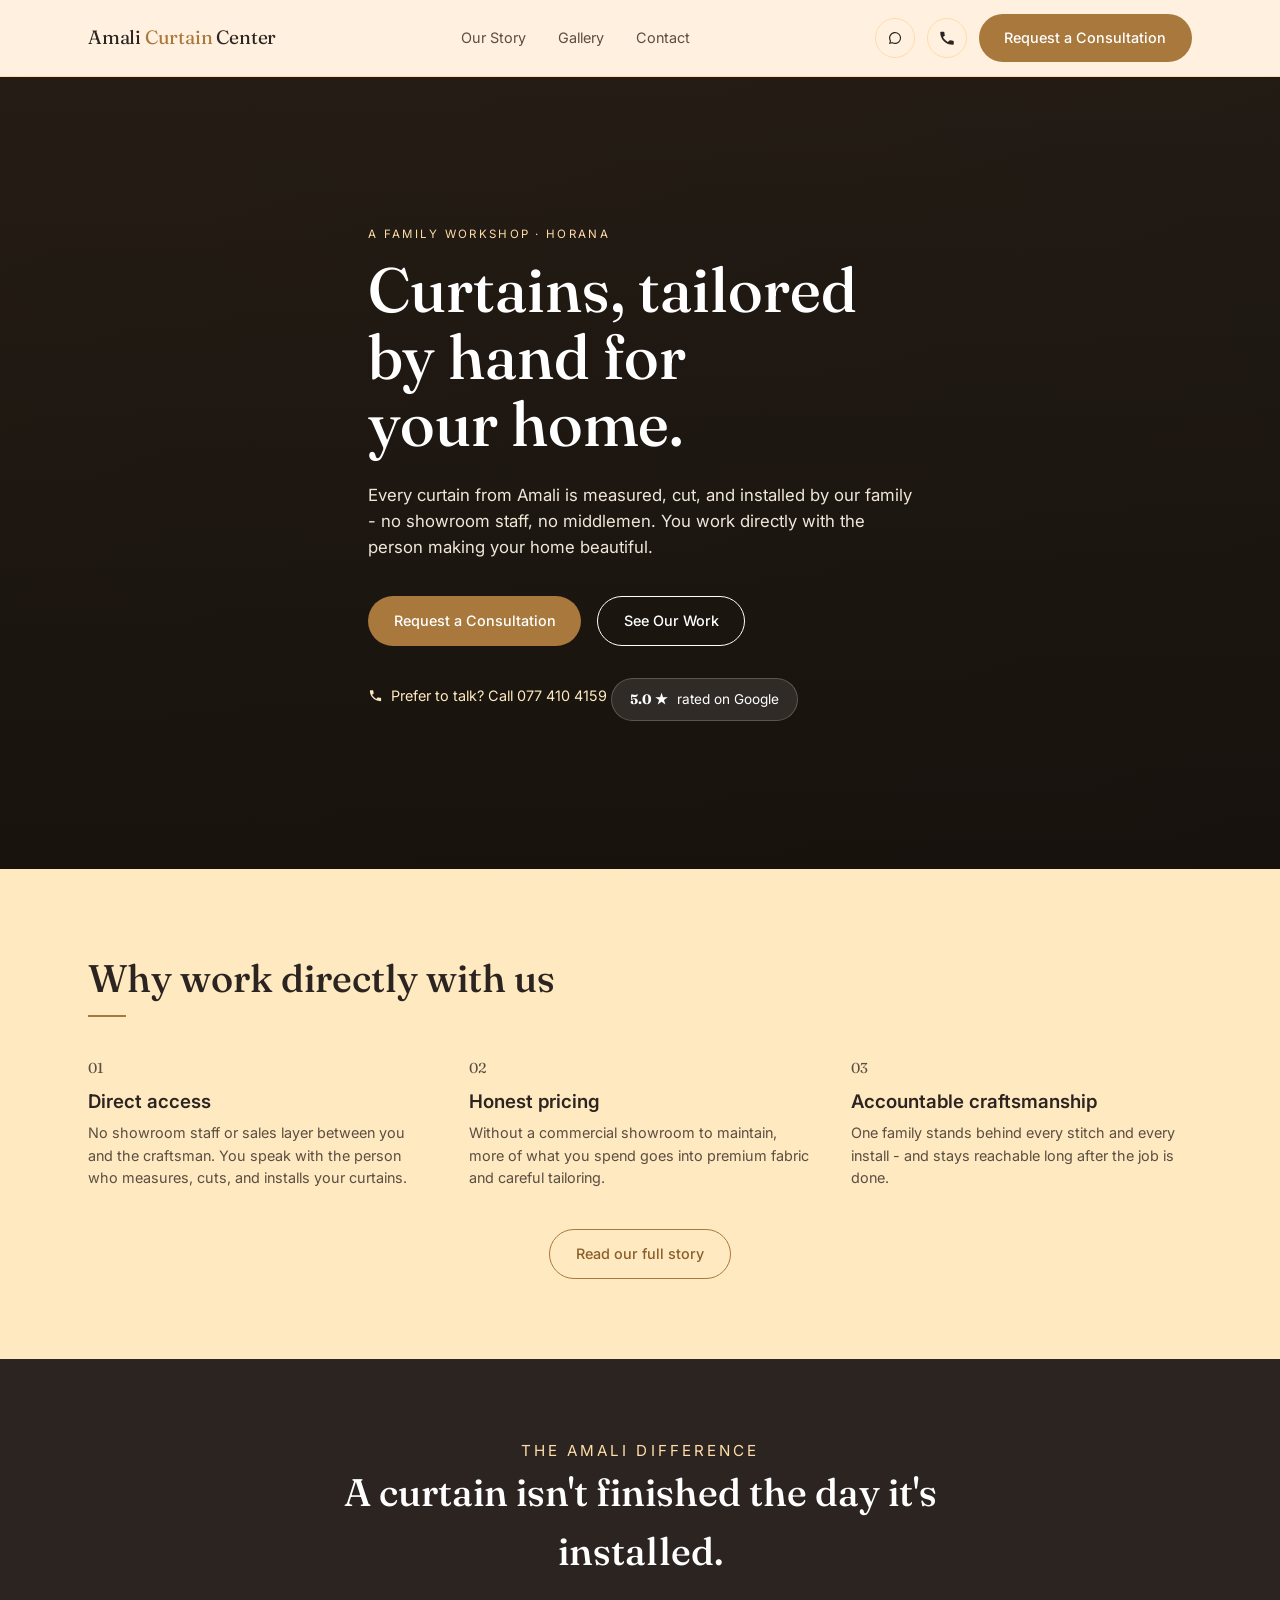
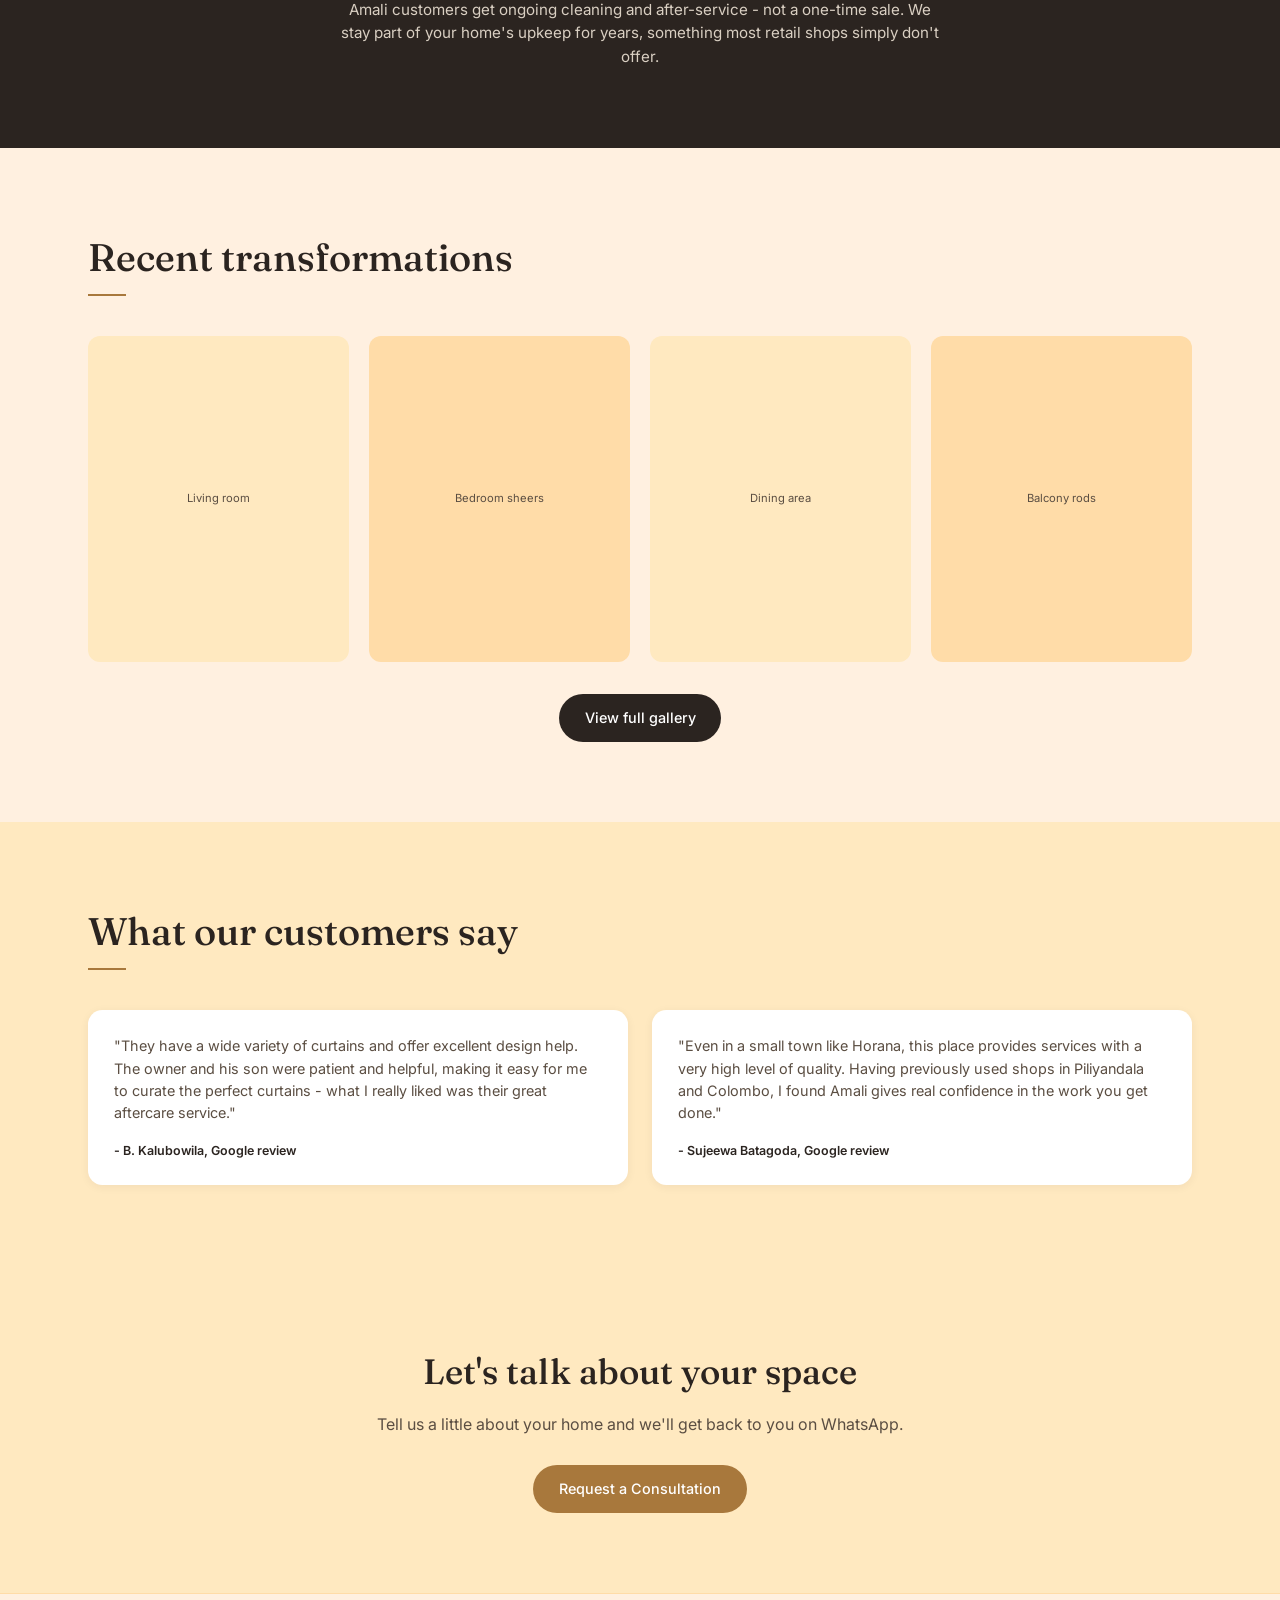
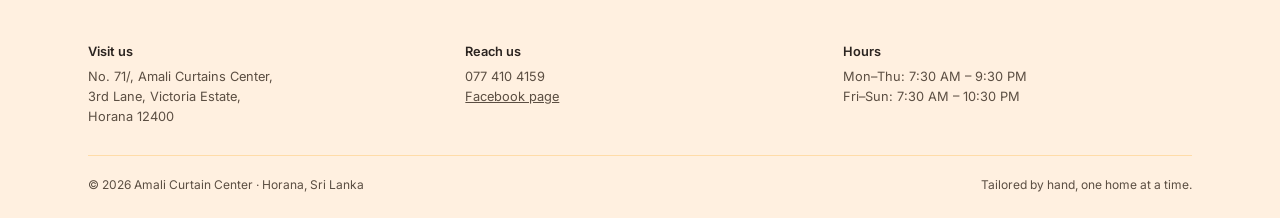
==== index.html @ 34775782 "main files upload" ====
<!DOCTYPE html>
<html lang="en">

<head>
  <meta charset="UTF-8">
  <meta name="viewport" content="width=device-width, initial-scale=1.0">
  <title>Amali Curtain Center - Tailored by Hand in Horana</title>
  <link
    href="https://fonts.googleapis.com/css2?family=Fraunces:ital,opsz,wght@0,9..144,400;0,9..144,500;0,9..144,600;1,9..144,500&family=Inter:wght@400;500;600&display=swap"
    rel="stylesheet">
  <link rel="stylesheet" href="css/style.css">
  <style>
    /* ---- Home page only ---- */

    /* Hero with looping background video (home page exclusively) */
    .hero {
      position: relative;
      min-height: 88vh;
      display: flex;
      align-items: center;
      overflow: hidden;
      color: #fff;
    }

    .hero-media {
      position: absolute;
      inset: 0;
      z-index: 0;
      background: linear-gradient(160deg, #3a2e22, var(--ink));
    }

    .hero-media video {
      width: 100%;
      height: 100%;
      object-fit: cover;
      position: absolute;
      inset: 0;
    }

    .hero-media::after {
      content: '';
      position: absolute;
      inset: 0;
      background: linear-gradient(180deg, rgba(20, 15, 10, 0.55) 0%, rgba(20, 15, 10, 0.72) 60%, rgba(20, 15, 10, 0.85) 100%);
    }

    .hero-content {
      position: relative;
      z-index: 1;
    }

    .hero h1 {
      font-size: clamp(2.4rem, 5.5vw, 3.9rem);
      line-height: 1.08;
    }

    .hero p.lede {
      max-width: 34rem;
      margin-top: 1.5rem;
      color: #EFE7DA;
      font-size: 1.05rem;
    }

    .hero .eyebrow {
      color: var(--cream-4);
    }

    .hero-actions {
      display: flex;
      flex-wrap: wrap;
      gap: 1rem;
      margin-top: 2.25rem;
    }

    .hero-rating {
      display: inline-flex;
      align-items: center;
      gap: 0.6rem;
      margin-top: 2rem;
      padding: 0.6rem 1.1rem;
      background: rgba(255, 255, 255, 0.1);
      border: 1px solid rgba(255, 255, 255, 0.2);
      border-radius: 999px;
      font-size: 0.85rem;
      backdrop-filter: blur(4px);
    }

    .hero-rating strong {
      font-family: var(--font-display);
    }

    .hero-call {
      display: inline-flex;
      align-items: center;
      gap: 0.5rem;
      margin-top: 1.25rem;
      font-size: 0.9rem;
      color: var(--cream-1);
    }

    .hero-call:hover {
      text-decoration: underline;
    }

    /* Feature cards */
    .feature-grid {
      display: grid;
      gap: 2.5rem;
    }

    @media (min-width: 760px) {
      .feature-grid {
        grid-template-columns: repeat(3, 1fr);
      }
    }

    .feature-num {
      font-family: var(--font-display);
      font-size: 1.7rem;
      color: var(--brass-dark);
      margin-bottom: 0.5rem;
    }

    .feature-grid h3 {
      font-weight: 600;
      margin-bottom: 0.4rem;
    }

    .feature-grid p {
      font-size: 0.9rem;
      color: var(--ink-soft);
    }

    /* Aftercare strip */
    .aftercare-strip {
      background: var(--ink);
      color: #fff;
      text-align: center;
    }

    .aftercare-strip .eyebrow {
      color: var(--cream-4);
    }

    .aftercare-strip h2 {
      font-size: clamp(1.8rem, 3.4vw, 2.4rem);
      margin-bottom: 1rem;
      max-width: 42rem;
      margin-inline: auto;
    }

    .aftercare-strip p {
      max-width: 38rem;
      margin: 0 auto;
      color: #D9CFC2;
      font-size: 0.95rem;
    }

    /* Gallery preview */
    .preview-grid {
      display: grid;
      gap: 1.25rem;
      grid-template-columns: repeat(2, 1fr);
    }

    @media (min-width: 700px) {
      .preview-grid {
        grid-template-columns: repeat(4, 1fr);
      }
    }

    .preview-item {
      position: relative;
      border-radius: 0.75rem;
      overflow: hidden;
      aspect-ratio: 4/5;
      background: var(--cream-1);
    }

    .preview-item:nth-child(even) {
      background: var(--cream-4);
    }

    .preview-item img {
      width: 100%;
      height: 100%;
      object-fit: cover;
      transition: transform 0.5s ease;
    }

    .preview-item:hover img {
      transform: scale(1.05);
    }

    .preview-fallback {
      position: absolute;
      inset: 0;
      display: flex;
      align-items: center;
      justify-content: center;
      text-align: center;
      padding: 1rem;
      font-size: 0.7rem;
      color: var(--ink-soft);
    }

    .gallery-cta {
      margin-top: 2rem;
      text-align: center;
    }

    /* Testimonial preview */
    .testimonial-grid {
      display: grid;
      gap: 1.5rem;
    }

    @media (min-width: 700px) {
      .testimonial-grid {
        grid-template-columns: repeat(2, 1fr);
      }
    }

    .testimonial-card {
      background: #fff;
      border-radius: 0.9rem;
      padding: 1.6rem;
      box-shadow: 0 2px 10px rgba(43, 36, 32, 0.06);
    }

    .testimonial-card p.quote {
      font-size: 0.9rem;
      color: var(--ink-soft);
      margin-bottom: 1rem;
    }

    .testimonial-card p.who {
      font-size: 0.78rem;
      font-weight: 600;
    }

    /* Final CTA */
    .cta-band {
      background: var(--cream-1);
      text-align: center;
    }

    .cta-band h2 {
      font-size: clamp(1.7rem, 3vw, 2.2rem);
      margin-bottom: 0.75rem;
    }

    .cta-band p {
      color: var(--ink-soft);
      margin-bottom: 1.75rem;
    }
  </style>
</head>

<body class="antialiased">

  <!-- HEADER -->
  <header class="site-header">
    <div class="container">
      <a href="index.html" class="logo">Amali <span>Curtain</span> Center</a>
      <nav class="main-nav" aria-label="Primary">
        <a href="about.html">Our Story</a>
        <a href="gallery.html">Gallery</a>
        <a href="contact.html">Contact</a>
      </nav>
      <div class="header-actions">
        <a href="https://wa.me/94774104159" aria-label="Chat on WhatsApp" class="icon-btn">
          <svg width="18" height="18" viewBox="0 0 24 24" fill="none" xmlns="http://www.w3.org/2000/svg">
            <path
              d="M17.6 6.32A7.85 7.85 0 0 0 12.05 4C7.63 4 4.05 7.58 4.05 12c0 1.4.37 2.77 1.06 3.98L4 20l4.14-1.09a7.94 7.94 0 0 0 3.9 1.02h.01c4.42 0 8-3.58 8-8 0-2.14-.83-4.15-2.35-5.61zM12.05 18.4h-.01a6.4 6.4 0 0 1-3.26-.9l-.23-.14-2.42.64.65-2.36-.15-.24a6.42 6.42 0 0 1-.99-3.4c0-3.55 2.9-6.45 6.46-6.45 1.72 0 3.34.67 4.56 1.89a6.41 6.41 0 0 1 1.89 4.57c0 3.55-2.9 6.45-6.5 6.45z"
              fill="var(--ink)" />
          </svg>
        </a>
        <a href="tel:+94774104159" aria-label="Call us" class="icon-btn">
          <svg width="18" height="18" viewBox="0 0 24 24" fill="none" xmlns="http://www.w3.org/2000/svg">
            <path
              d="M6.6 10.8c1.4 2.8 3.8 5.1 6.6 6.6l2.2-2.2c.3-.3.7-.4 1-.2 1.1.4 2.3.6 3.6.6.6 0 1 .4 1 1V20c0 .6-.4 1-1 1C10.4 21 3 13.6 3 4.5c0-.6.4-1 1-1h3.5c.6 0 1 .4 1 1 0 1.3.2 2.5.6 3.6.1.4 0 .8-.2 1L6.6 10.8z"
              fill="var(--ink)" />
          </svg>
        </a>
        <a href="contact.html" class="btn btn-primary">Request a Consultation</a>
      </div>
      <button id="menu-toggle" class="menu-toggle" aria-expanded="false" aria-controls="mobile-nav"
        aria-label="Toggle menu">
        <span class="hamburger-line line-1"></span>
        <span class="hamburger-line line-2"></span>
        <span class="hamburger-line line-3"></span>
      </button>
    </div>
    <div id="mobile-nav" class="mobile-nav">
      <nav class="mobile-nav-inner" aria-label="Mobile">
        <a href="about.html">Our Story</a>
        <a href="gallery.html">Gallery</a>
        <a href="contact.html">Contact</a>
        <a href="https://wa.me/94774104159">Chat on WhatsApp</a>
        <a href="tel:+94774104159">Call: 077 410 4159</a>
        <a href="contact.html" class="btn btn-primary">Request a Consultation</a>
      </nav>
    </div>
  </header>

  <!-- HERO -->
  <section class="hero">
    <div class="hero-media" id="hero-media">
      <!-- Add your own clip at assets/video/hero.mp4 (and a poster at assets/images/hero-poster.jpg).
         If the video can't load, JS swaps in the gradient background above. -->
      <video id="hero-video" autoplay muted loop playsinline poster="assets/images/hero-poster.jpg">
        <source src="assets/video/hero.mp4" type="video/mp4">
      </video>
    </div>
    <div class="container hero-content reveal">
      <p class="eyebrow">A Family Workshop &middot; Horana</p>
      <h1 class="font-display">Curtains, tailored<br>by hand for<br>your home.</h1>
      <p class="lede">Every curtain from Amali is measured, cut, and installed by our family - no showroom staff, no
        middlemen. You work directly with the person making your home beautiful.</p>
      <div class="hero-actions">
        <a href="contact.html" class="btn btn-primary">Request a Consultation</a>
        <a href="gallery.html" class="btn btn-outline" style="border-color:#fff; color:#fff;">See Our Work</a>
      </div>
      <a href="tel:+94774104159" class="hero-call">
        <svg width="15" height="15" viewBox="0 0 24 24" fill="none" xmlns="http://www.w3.org/2000/svg">
          <path
            d="M6.6 10.8c1.4 2.8 3.8 5.1 6.6 6.6l2.2-2.2c.3-.3.7-.4 1-.2 1.1.4 2.3.6 3.6.6.6 0 1 .4 1 1V20c0 .6-.4 1-1 1C10.4 21 3 13.6 3 4.5c0-.6.4-1 1-1h3.5c.6 0 1 .4 1 1 0 1.3.2 2.5.6 3.6.1.4 0 .8-.2 1L6.6 10.8z"
            fill="currentColor" />
        </svg>
        Prefer to talk? Call 077 410 4159
      </a>
      <div class="hero-rating"><strong>5.0 ★</strong> rated on Google</div>
    </div>
  </section>

  <!-- WHY DIRECT -->
  <section class="section-lg" style="background:var(--cream-1)">
    <div class="container">
      <h2 class="section-title">Why work directly with us</h2>
      <div class="feature-grid">
        <div class="reveal reveal-1">
          <p class="feature-num">01</p>
          <h3>Direct access</h3>
          <p>No showroom staff or sales layer between you and the craftsman. You speak with the person who measures,
            cuts, and installs your curtains.</p>
        </div>
        <div class="reveal reveal-2">
          <p class="feature-num">02</p>
          <h3>Honest pricing</h3>
          <p>Without a commercial showroom to maintain, more of what you spend goes into premium fabric and careful
            tailoring.</p>
        </div>
        <div class="reveal reveal-3">
          <p class="feature-num">03</p>
          <h3>Accountable craftsmanship</h3>
          <p>One family stands behind every stitch and every install - and stays reachable long after the job is done.
          </p>
        </div>
      </div>
      <p class="text-center" style="margin-top:2.5rem;">
        <a href="about.html" class="btn btn-outline">Read our full story</a>
      </p>
    </div>
  </section>

  <!-- AFTERCARE STRIP -->
  <section class="section-lg aftercare-strip">
    <div class="container">
      <p class="eyebrow">The Amali Difference</p>
      <h2 class="font-display">A curtain isn't finished the day it's installed.</h2>
      <p>Amali customers get ongoing cleaning and after-service - not a one-time sale. We stay part of your home's
        upkeep for years, something most retail shops simply don't offer.</p>
    </div>
  </section>

  <!-- GALLERY PREVIEW -->
  <section class="section-lg" style="background:var(--cream-3)">
    <div class="container">
      <h2 class="section-title">Recent transformations</h2>
      <div class="preview-grid reveal">
        <div class="preview-item">
          <img src="assets/images/gallery/1.jpg" alt="Living room curtains installed by Amali Curtain Center"
            loading="lazy" onerror="this.style.display='none'; this.nextElementSibling.style.display='flex';">
          <div class="preview-fallback" style="display:none">Living room</div>
        </div>
        <div class="preview-item">
          <img src="assets/images/gallery/2.jpg" alt="Sheer drapes installed in a bedroom by Amali Curtain Center"
            loading="lazy" onerror="this.style.display='none'; this.nextElementSibling.style.display='flex';">
          <div class="preview-fallback" style="display:none">Bedroom sheers</div>
        </div>
        <div class="preview-item">
          <img src="assets/images/gallery/3.jpg" alt="Blackout lining curtains in a dining area by Amali Curtain Center"
            loading="lazy" onerror="this.style.display='none'; this.nextElementSibling.style.display='flex';">
          <div class="preview-fallback" style="display:none">Dining area</div>
        </div>
        <div class="preview-item">
          <img src="assets/images/gallery/4.jpg"
            alt="Curtain rods and rings installed on a balcony by Amali Curtain Center" loading="lazy"
            onerror="this.style.display='none'; this.nextElementSibling.style.display='flex';">
          <div class="preview-fallback" style="display:none">Balcony rods</div>
        </div>
      </div>
      <div class="gallery-cta"><a href="gallery.html" class="btn btn-dark">View full gallery</a></div>
    </div>
  </section>

  <!-- TESTIMONIAL PREVIEW -->
  <section class="section-lg" style="background:var(--cream-1)">
    <div class="container">
      <h2 class="section-title">What our customers say</h2>
      <div class="testimonial-grid">
        <div class="testimonial-card reveal reveal-1">
          <p class="quote">"They have a wide variety of curtains and offer excellent design help. The owner and his son
            were patient and helpful, making it easy for me to curate the perfect curtains - what I really liked was
            their great aftercare service."</p>
          <p class="who">- B. Kalubowila, Google review</p>
        </div>
        <div class="testimonial-card reveal reveal-2">
          <p class="quote">"Even in a small town like Horana, this place provides services with a very high level of
            quality. Having previously used shops in Piliyandala and Colombo, I found Amali gives real confidence in the
            work you get done."</p>
          <p class="who">- Sujeewa Batagoda, Google review</p>
        </div>
      </div>
    </div>
  </section>

  <!-- FINAL CTA -->
  <section class="section-lg cta-band">
    <div class="container">
      <h2 class="font-display">Let's talk about your space</h2>
      <p>Tell us a little about your home and we'll get back to you on WhatsApp.</p>
      <a href="contact.html" class="btn btn-primary">Request a Consultation</a>
    </div>
  </section>

  <!-- FOOTER -->
  <footer class="site-footer">
    <div class="container">
      <div class="footer-grid">
        <div>
          <h4>Visit us</h4>
          <p>No. 71/, Amali Curtains Center,<br>3rd Lane, Victoria Estate,<br>Horana 12400</p>
        </div>
        <div>
          <h4>Reach us</h4>
          <p><a href="tel:+94774104159">077 410 4159</a></p>
          <p><a href="https://www.facebook.com/AmaliCurtainoffical/" target="_blank" rel="noopener"
              class="link-underline">Facebook page</a></p>
        </div>
        <div>
          <h4>Hours</h4>
          <p>Mon–Thu: 7:30 AM – 9:30 PM<br>Fri–Sun: 7:30 AM – 10:30 PM</p>
        </div>
      </div>
      <div class="footer-bottom">
        <p>&copy; <span id="current-year"></span> Amali Curtain Center &middot; Horana, Sri Lanka</p>
        <p>Tailored by hand, one home at a time.</p>
      </div>
    </div>
  </footer>

  <!-- BACK TO TOP -->
  <button id="back-to-top" class="back-to-top" aria-label="Back to top">
    <svg width="18" height="18" viewBox="0 0 24 24" fill="none" xmlns="http://www.w3.org/2000/svg">
      <path d="M12 19V5M12 5L5 12M12 5l7 7" stroke="currentColor" stroke-width="2" stroke-linecap="round"
        stroke-linejoin="round" />
    </svg>
  </button>

  <script src="js/nav.js"></script>
  <script src="js/reveal.js"></script>
  <script src="js/footer.js"></script>
  <script src="js/home.js"></script>
</body>

</html>
---- css/style.css ----
/* =========================================================
   Amali Curtain Center — common stylesheet
   Shared across every page: reset, theme tokens, typography,
   header/nav, buttons, footer, reveal animation, back-to-top.
   Page-specific styling lives in each page's own <style> block.
   ========================================================= */

:root {
  --cream-1: #FFE9C0; /* light apricot */
  --cream-2: #FFFFFF; /* white */
  --cream-3: #FFF0E0; /* antique white — base background */
  --cream-4: #FFDCA8; /* navajo white */
  --ink: #2B2420;     /* deep espresso */
  --ink-soft: #5B4E42;
  --brass: #A8783C;
  --brass-dark: #8A5F2B;

  --font-display: 'Fraunces', serif;
  --font-body: 'Inter', sans-serif;

  --container-w: 1152px;
  --header-h: 76px;
}

/* ---------- Reset ---------- */
*, *::before, *::after { box-sizing: border-box; }
html { scroll-behavior: smooth; scroll-padding-top: calc(var(--header-h) + 16px); }
@media (prefers-reduced-motion: reduce) { html { scroll-behavior: auto; } }

body {
  margin: 0;
  font-family: var(--font-body);
  background: var(--cream-3);
  color: var(--ink);
  line-height: 1.55;
  -webkit-font-smoothing: antialiased;
}

img { max-width: 100%; display: block; }
a { color: inherit; text-decoration: none; }
button { font: inherit; cursor: pointer; background: none; border: none; color: inherit; }
h1, h2, h3, h4 { margin: 0; font-weight: 500; }
p { margin: 0; }
ul { margin: 0; padding: 0; list-style: none; }

::selection { background: var(--brass); color: #fff; }
a:focus-visible, button:focus-visible, input:focus-visible, textarea:focus-visible {
  outline: 2px solid var(--brass);
  outline-offset: 3px;
}

.font-display { font-family: var(--font-display); }

.container {
  max-width: var(--container-w);
  margin: 0 auto;
  padding: 0 1.5rem;
}

.eyebrow {
  font-size: 0.72rem;
  text-transform: uppercase;
  letter-spacing: 0.2em;
  color: var(--brass-dark);
  margin: 0 0 0.75rem;
}

.section-title {
  font-family: var(--font-display);
  font-size: clamp(1.8rem, 3vw, 2.4rem);
  color: var(--ink);
  position: relative;
  display: inline-block;
  padding-bottom: 0.5rem;
  margin-bottom: 2.5rem;
}
.section-title::after {
  content: '';
  position: absolute;
  left: 0; bottom: 0;
  height: 2px; width: 38px;
  background: var(--brass);
}

/* ---------- Buttons ---------- */
.btn {
  display: inline-flex;
  align-items: center;
  gap: 0.5rem;
  padding: 0.8rem 1.6rem;
  border-radius: 999px;
  font-size: 0.9rem;
  font-weight: 500;
  transition: transform 0.2s ease, background 0.2s ease, color 0.2s ease;
  white-space: nowrap;
}
.btn:hover { transform: translateY(-2px); }
.btn-primary { background: var(--brass); color: #fff; }
.btn-dark { background: var(--ink); color: #fff; }
.btn-outline { border: 1px solid var(--brass); color: var(--brass-dark); }
.btn-outline:hover { background: var(--cream-1); }
.icon-btn {
  display: flex; align-items: center; justify-content: center;
  width: 40px; height: 40px;
  border: 1px solid var(--cream-4);
  border-radius: 999px;
  transition: background 0.2s ease;
}
.icon-btn:hover { background: var(--cream-1); }

/* ---------- Header / Nav ---------- */
.site-header {
  position: sticky;
  top: 0;
  z-index: 50;
  background: rgba(255, 240, 224, 0.88);
  backdrop-filter: blur(10px);
  border-bottom: 1px solid var(--cream-4);
}
.site-header .container {
  height: var(--header-h);
  display: flex;
  align-items: center;
  justify-content: space-between;
}
.logo {
  font-family: var(--font-display);
  font-size: 1.2rem;
  letter-spacing: -0.01em;
  color: var(--ink);
}
.logo span { color: var(--brass); }

.main-nav {
  display: none;
  align-items: center;
  gap: 2rem;
  font-size: 0.9rem;
  color: var(--ink-soft);
}
.main-nav a { transition: color 0.2s ease; }
.main-nav a:hover, .main-nav a.active { color: var(--ink); font-weight: 600; }

.header-actions { display: none; align-items: center; gap: 0.75rem; }

.menu-toggle {
  display: flex;
  flex-direction: column;
  gap: 5px;
  padding: 0.5rem;
}
.hamburger-line {
  display: block;
  width: 22px;
  height: 2px;
  background: var(--ink);
  transition: transform 0.25s ease, opacity 0.25s ease;
}
.menu-toggle[aria-expanded="true"] .line-1 { transform: translateY(7px) rotate(45deg); }
.menu-toggle[aria-expanded="true"] .line-2 { opacity: 0; }
.menu-toggle[aria-expanded="true"] .line-3 { transform: translateY(-7px) rotate(-45deg); }

.mobile-nav {
  max-height: 0;
  overflow: hidden;
  transition: max-height 0.35s ease;
}
.mobile-nav.open { max-height: 22rem; }
.mobile-nav-inner {
  display: flex;
  flex-direction: column;
  gap: 1rem;
  padding: 0 1.5rem 1.5rem;
  font-size: 0.9rem;
  color: var(--ink-soft);
}
.mobile-nav-inner a.active { color: var(--ink); font-weight: 600; }
.mobile-nav-inner .btn { width: fit-content; }

@media (min-width: 860px) {
  .main-nav { display: flex; }
  .header-actions { display: flex; }
  .menu-toggle { display: none; }
}

/* ---------- Reveal-on-scroll ---------- */
@media (prefers-reduced-motion: no-preference) {
  .reveal { opacity: 0; transform: translateY(18px); transition: opacity 0.7s ease, transform 0.7s ease; }
  .reveal.in-view { opacity: 1; transform: translateY(0); }
  .reveal-1.in-view { transition-delay: 0.05s; }
  .reveal-2.in-view { transition-delay: 0.16s; }
  .reveal-3.in-view { transition-delay: 0.27s; }
}

/* ---------- Section fold divider ---------- */
.fold-divider { display: block; width: 100%; height: 44px; }

/* ---------- Footer ---------- */
.site-footer {
  background: var(--cream-3);
  border-top: 1px solid var(--cream-4);
  padding: 3rem 0 1.5rem;
}
.footer-grid {
  display: grid;
  gap: 1.75rem;
  font-size: 0.8rem;
  color: var(--ink-soft);
  margin-bottom: 1.75rem;
}
@media (min-width: 640px) { .footer-grid { grid-template-columns: repeat(3, 1fr); } }
.footer-grid h4 { font-weight: 600; color: var(--ink); margin-bottom: 0.35rem; font-size: 0.8rem; }
.footer-grid a:hover { color: var(--ink); }
.footer-grid a.link-underline { text-decoration: underline; }
.footer-bottom {
  border-top: 1px solid var(--cream-4);
  padding-top: 1.25rem;
  display: flex;
  flex-direction: column;
  gap: 0.75rem;
  align-items: center;
  justify-content: space-between;
  font-size: 0.75rem;
  color: var(--ink-soft);
  text-align: center;
}
@media (min-width: 640px) { .footer-bottom { flex-direction: row; text-align: left; } }

/* ---------- Back to top ---------- */
.back-to-top {
  position: fixed;
  bottom: 24px;
  right: 24px;
  z-index: 40;
  width: 44px;
  height: 44px;
  border-radius: 999px;
  background: var(--ink);
  color: #fff;
  display: flex;
  align-items: center;
  justify-content: center;
  box-shadow: 0 4px 14px rgba(43, 36, 32, 0.3);
  opacity: 0;
  pointer-events: none;
  transform: translateY(10px);
  transition: opacity 0.3s ease, transform 0.3s ease;
}
.back-to-top.show { opacity: 1; pointer-events: auto; transform: translateY(0); }

/* ---------- Generic layout helpers used across pages ---------- */
.section { padding: 4rem 0; }
.section-lg { padding: 5rem 0; }
.text-center { text-align: center; }
.muted { color: var(--ink-soft); }
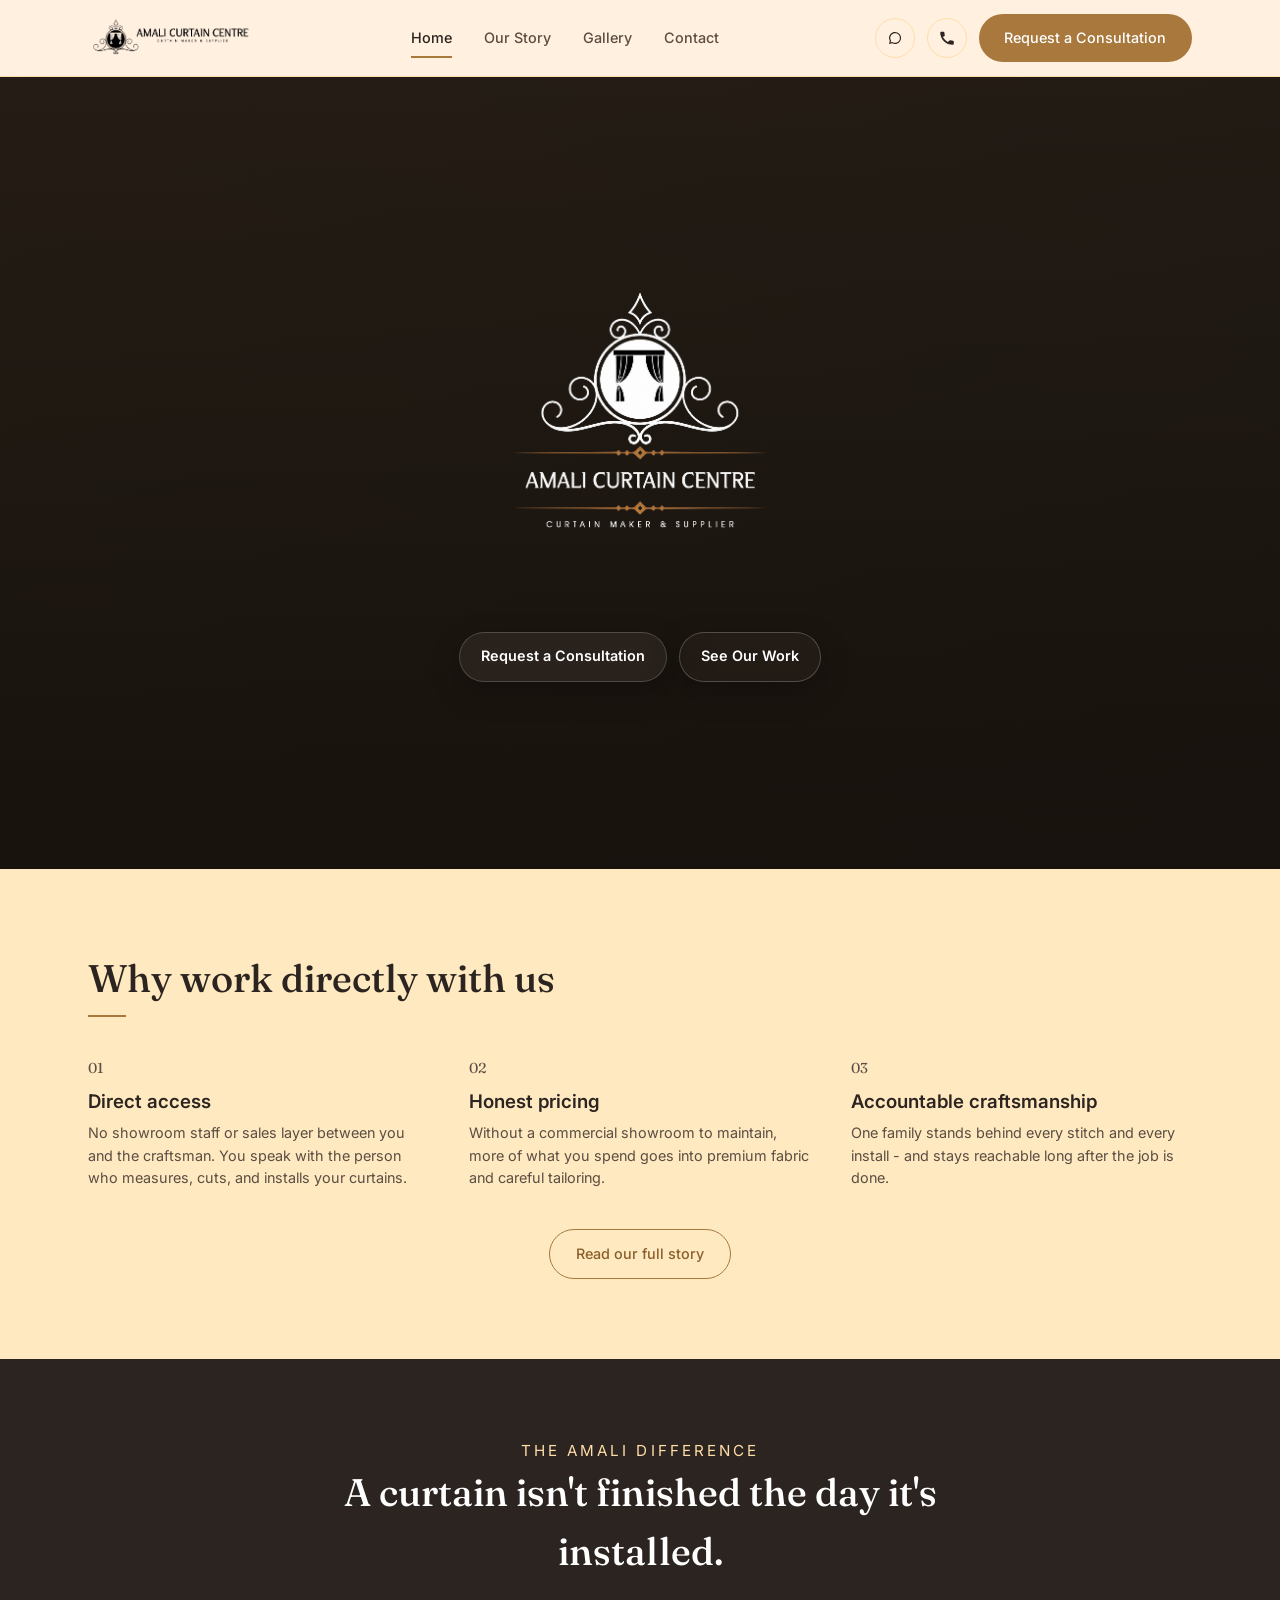
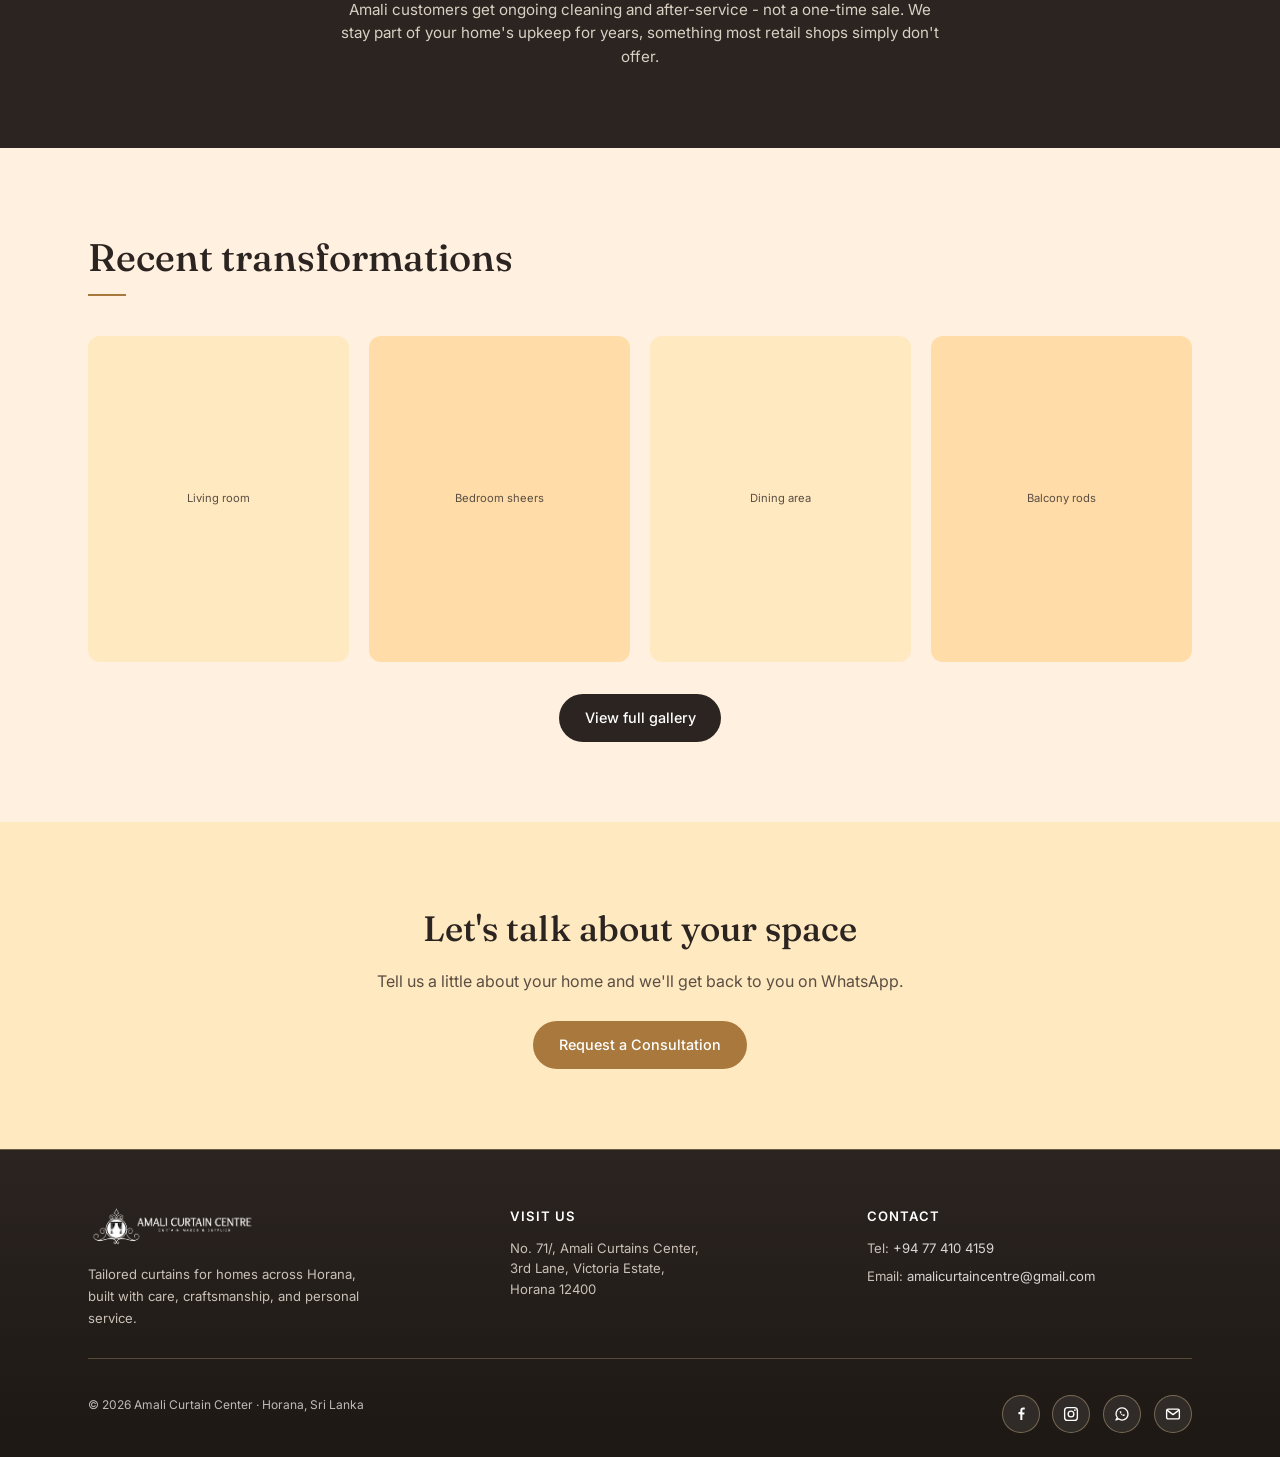
==== commit 951d3905: "finalized" ====
--- a/index.html
+++ b/index.html
@@ -5,6 +5,9 @@
   <meta charset="UTF-8">
   <meta name="viewport" content="width=device-width, initial-scale=1.0">
   <title>Amali Curtain Center - Tailored by Hand in Horana</title>
+  <link rel="icon" type="image/png" href="assets/logos/icon.png">
+  <link rel="preconnect" href="https://fonts.googleapis.com">
+  <link rel="preconnect" href="https://fonts.gstatic.com" crossorigin>
   <link
     href="https://fonts.googleapis.com/css2?family=Fraunces:ital,opsz,wght@0,9..144,400;0,9..144,500;0,9..144,600;1,9..144,500&family=Inter:wght@400;500;600&display=swap"
     rel="stylesheet">
@@ -47,6 +50,35 @@
     .hero-content {
       position: relative;
       z-index: 1;
+      /* Center hero content over the video */
+      display: flex;
+      flex-direction: column;
+      align-items: center;
+      justify-content: center;
+      text-align: center;
+      gap: 1rem;
+      min-height: 88vh; /* keep same vertical rhythm as .hero */
+    }
+
+    .hero-brand {
+      display: block;
+      /* larger default size on desktop, will be tuned by media queries below */
+      width: clamp(220px, 24vw, 480px);
+      margin: 0 0 1rem 0;
+      /* remove decorative background, border, shadow to show plain logo */
+      padding: 0;
+      border-radius: 0;
+      background: transparent;
+      border: none;
+      box-shadow: none;
+      backdrop-filter: none;
+    }
+
+    .hero-brand img {
+      display: block;
+      width: 100%;
+      height: auto;
+      object-fit: contain;
     }
 
     .hero h1 {
@@ -70,6 +102,91 @@
       flex-wrap: wrap;
       gap: 1rem;
       margin-top: 2.25rem;
+    }
+
+    /* Minimal hero actions layout */
+    .hero-actions-minimal {
+      margin-top: 1.75rem;
+      gap: 0.75rem;
+      align-items: center;
+      justify-content: center;
+    }
+
+    /* Glass-style buttons used on the hero */
+    .btn-glass {
+      display: inline-flex;
+      align-items: center;
+      justify-content: center;
+      padding: 0.8rem 1.3rem;
+      border-radius: 999px;
+      font-weight: 600;
+      color: #fff;
+      background: rgba(255,255,255,0.06);
+      border: 1px solid rgba(255,255,255,0.18);
+      box-shadow: 0 10px 30px rgba(0,0,0,0.28);
+      backdrop-filter: blur(8px) saturate(120%);
+      -webkit-backdrop-filter: blur(8px) saturate(120%);
+      text-decoration: none;
+      transition: transform 0.18s ease, background 0.18s ease;
+      white-space: nowrap;
+    }
+
+    .btn-glass:hover {
+      background: rgba(255,255,255,0.09);
+      transform: translateY(-1px);
+    }
+
+    .btn-glass.btn-outline {
+      background: rgba(255,255,255,0.03);
+      border-color: rgba(255,255,255,0.22);
+    }
+
+    /* Responsive tweaks */
+    @media (max-width: 700px) {
+      .hero-content {
+        /* increased height to accommodate larger mobile logo */
+        min-height: 68vh;
+        padding: 2rem 1rem;
+        gap: 0.6rem;
+      }
+
+      .hero-brand {
+        /* larger logo on mobile: min 180px, ideal 60vw, max 420px */
+        width: clamp(180px, 60vw, 420px);
+      }
+
+      .hero-actions-minimal {
+        flex-direction: column;
+        gap: 0.6rem;
+        margin-top: 1rem;
+      }
+
+      .btn-glass {
+        padding: 0.6rem 1rem;
+        font-size: 0.95rem;
+        width: 100%;
+        justify-content: center;
+      }
+
+      .btn-glass.btn-outline {
+        background: rgba(255,255,255,0.02);
+      }
+
+      .hero-call {
+        margin-top: 0.75rem;
+        font-size: 0.95rem;
+      }
+
+      .site-header .container {
+        padding-inline: 1rem;
+      }
+
+      /* hide full nav on small screens; keep hamburger to open mobile nav */
+      .main-nav { display: none; }
+    }
+
+    @media (min-width: 701px) {
+      .hero-brand { width: clamp(220px, 24vw, 480px); }
     }
 
     .hero-rating {
@@ -89,19 +206,6 @@
       font-family: var(--font-display);
     }
 
-    .hero-call {
-      display: inline-flex;
-      align-items: center;
-      gap: 0.5rem;
-      margin-top: 1.25rem;
-      font-size: 0.9rem;
-      color: var(--cream-1);
-    }
-
-    .hero-call:hover {
-      text-decoration: underline;
-    }
-
     /* Feature cards */
     .feature-grid {
       display: grid;
@@ -262,8 +366,11 @@
   <!-- HEADER -->
   <header class="site-header">
     <div class="container">
-      <a href="index.html" class="logo">Amali <span>Curtain</span> Center</a>
+      <a href="index.html" class="logo" aria-label="Amali Curtain Center home">
+        <img src="assets/logos/logo2b.png" alt="Amali Curtain Center logo" class="logo-mark">
+      </a>
       <nav class="main-nav" aria-label="Primary">
+        <a href="index.html">Home</a>
         <a href="about.html">Our Story</a>
         <a href="gallery.html">Gallery</a>
         <a href="contact.html">Contact</a>
@@ -294,6 +401,7 @@
     </div>
     <div id="mobile-nav" class="mobile-nav">
       <nav class="mobile-nav-inner" aria-label="Mobile">
+        <a href="index.html">Home</a>
         <a href="about.html">Our Story</a>
         <a href="gallery.html">Gallery</a>
         <a href="contact.html">Contact</a>
@@ -307,30 +415,20 @@
   <!-- HERO -->
   <section class="hero">
     <div class="hero-media" id="hero-media">
-      <!-- Add your own clip at assets/video/hero.mp4 (and a poster at assets/images/hero-poster.jpg).
-         If the video can't load, JS swaps in the gradient background above. -->
-      <video id="hero-video" autoplay muted loop playsinline poster="assets/images/hero-poster.jpg">
-        <source src="assets/video/hero.mp4" type="video/mp4">
+      <video id="hero-video" autoplay muted loop playsinline preload="auto" poster="assets/images/hero-poster.jpg">
+        <source src="assets/background.mp4" type="video/mp4">
       </video>
     </div>
     <div class="container hero-content reveal">
-      <p class="eyebrow">A Family Workshop &middot; Horana</p>
-      <h1 class="font-display">Curtains, tailored<br>by hand for<br>your home.</h1>
-      <p class="lede">Every curtain from Amali is measured, cut, and installed by our family - no showroom staff, no
-        middlemen. You work directly with the person making your home beautiful.</p>
-      <div class="hero-actions">
-        <a href="contact.html" class="btn btn-primary">Request a Consultation</a>
-        <a href="gallery.html" class="btn btn-outline" style="border-color:#fff; color:#fff;">See Our Work</a>
+      <div class="hero-brand" aria-label="Amali Curtain Center logo">
+        <img src="assets/logos/logo.png" alt="Amali Curtain Center logo" style="width:100%;height:auto;display:block;">
       </div>
-      <a href="tel:+94774104159" class="hero-call">
-        <svg width="15" height="15" viewBox="0 0 24 24" fill="none" xmlns="http://www.w3.org/2000/svg">
-          <path
-            d="M6.6 10.8c1.4 2.8 3.8 5.1 6.6 6.6l2.2-2.2c.3-.3.7-.4 1-.2 1.1.4 2.3.6 3.6.6.6 0 1 .4 1 1V20c0 .6-.4 1-1 1C10.4 21 3 13.6 3 4.5c0-.6.4-1 1-1h3.5c.6 0 1 .4 1 1 0 1.3.2 2.5.6 3.6.1.4 0 .8-.2 1L6.6 10.8z"
-            fill="currentColor" />
-        </svg>
-        Prefer to talk? Call 077 410 4159
-      </a>
-      <div class="hero-rating"><strong>5.0 ★</strong> rated on Google</div>
+
+      <!-- Minimal hero: show only logo, two glass buttons and phone -->
+      <div class="hero-actions hero-actions-minimal">
+        <a href="contact.html" class="btn btn-glass">Request a Consultation</a>
+        <a href="gallery.html" class="btn btn-glass btn-outline">See Our Work</a>
+      </div>
     </div>
   </section>
 
@@ -405,27 +503,6 @@
     </div>
   </section>
 
-  <!-- TESTIMONIAL PREVIEW -->
-  <section class="section-lg" style="background:var(--cream-1)">
-    <div class="container">
-      <h2 class="section-title">What our customers say</h2>
-      <div class="testimonial-grid">
-        <div class="testimonial-card reveal reveal-1">
-          <p class="quote">"They have a wide variety of curtains and offer excellent design help. The owner and his son
-            were patient and helpful, making it easy for me to curate the perfect curtains - what I really liked was
-            their great aftercare service."</p>
-          <p class="who">- B. Kalubowila, Google review</p>
-        </div>
-        <div class="testimonial-card reveal reveal-2">
-          <p class="quote">"Even in a small town like Horana, this place provides services with a very high level of
-            quality. Having previously used shops in Piliyandala and Colombo, I found Amali gives real confidence in the
-            work you get done."</p>
-          <p class="who">- Sujeewa Batagoda, Google review</p>
-        </div>
-      </div>
-    </div>
-  </section>
-
   <!-- FINAL CTA -->
   <section class="section-lg cta-band">
     <div class="container">
@@ -435,40 +512,6 @@
     </div>
   </section>
 
-  <!-- FOOTER -->
-  <footer class="site-footer">
-    <div class="container">
-      <div class="footer-grid">
-        <div>
-          <h4>Visit us</h4>
-          <p>No. 71/, Amali Curtains Center,<br>3rd Lane, Victoria Estate,<br>Horana 12400</p>
-        </div>
-        <div>
-          <h4>Reach us</h4>
-          <p><a href="tel:+94774104159">077 410 4159</a></p>
-          <p><a href="https://www.facebook.com/AmaliCurtainoffical/" target="_blank" rel="noopener"
-              class="link-underline">Facebook page</a></p>
-        </div>
-        <div>
-          <h4>Hours</h4>
-          <p>Mon–Thu: 7:30 AM – 9:30 PM<br>Fri–Sun: 7:30 AM – 10:30 PM</p>
-        </div>
-      </div>
-      <div class="footer-bottom">
-        <p>&copy; <span id="current-year"></span> Amali Curtain Center &middot; Horana, Sri Lanka</p>
-        <p>Tailored by hand, one home at a time.</p>
-      </div>
-    </div>
-  </footer>
-
-  <!-- BACK TO TOP -->
-  <button id="back-to-top" class="back-to-top" aria-label="Back to top">
-    <svg width="18" height="18" viewBox="0 0 24 24" fill="none" xmlns="http://www.w3.org/2000/svg">
-      <path d="M12 19V5M12 5L5 12M12 5l7 7" stroke="currentColor" stroke-width="2" stroke-linecap="round"
-        stroke-linejoin="round" />
-    </svg>
-  </button>
-
   <script src="js/nav.js"></script>
   <script src="js/reveal.js"></script>
   <script src="js/footer.js"></script>
--- a/css/style.css
+++ b/css/style.css
@@ -1,10 +1,3 @@
-/* =========================================================
-   Amali Curtain Center — common stylesheet
-   Shared across every page: reset, theme tokens, typography,
-   header/nav, buttons, footer, reveal animation, back-to-top.
-   Page-specific styling lives in each page's own <style> block.
-   ========================================================= */
-
 :root {
   --cream-1: #FFE9C0; /* light apricot */
   --cream-2: #FFFFFF; /* white */
@@ -119,35 +112,80 @@
 }
 .site-header .container {
   height: var(--header-h);
-  display: flex;
-  align-items: center;
-  justify-content: space-between;
+  display: grid;
+  grid-template-columns: auto minmax(0, 1fr) auto;
+  align-items: center;
+  gap: 1rem;
 }
 .logo {
-  font-family: var(--font-display);
-  font-size: 1.2rem;
-  letter-spacing: -0.01em;
-  color: var(--ink);
-}
-.logo span { color: var(--brass); }
+  display: inline-flex;
+  align-items: center;
+  justify-self: start;
+  line-height: 1;
+}
+.logo-mark {
+  width: auto;
+  max-height: 42px;
+  height: auto;
+  display: block;
+  object-fit: contain;
+  background: transparent;
+  border-radius: 0;
+  box-shadow: none;
+}
 
 .main-nav {
   display: none;
   align-items: center;
+  justify-content: center;
   gap: 2rem;
   font-size: 0.9rem;
   color: var(--ink-soft);
-}
-.main-nav a { transition: color 0.2s ease; }
-.main-nav a:hover, .main-nav a.active { color: var(--ink); font-weight: 600; }
-
-.header-actions { display: none; align-items: center; gap: 0.75rem; }
+  justify-self: center;
+}
+.main-nav a {
+  position: relative;
+  display: inline-flex;
+  align-items: center;
+  padding: 0.35rem 0;
+  color: var(--ink-soft);
+  font-weight: 500;
+  transition: color 0.2s ease;
+}
+.main-nav a::after {
+  content: '';
+  position: absolute;
+  left: 0;
+  bottom: -0.2rem;
+  width: 100%;
+  height: 2px;
+  background: var(--brass);
+  transform: scaleX(0);
+  transform-origin: center;
+  transition: transform 0.25s ease;
+}
+.main-nav a:hover::after,
+.main-nav a.active::after,
+.main-nav a:hover,
+.main-nav a.active { color: var(--ink); }
+.main-nav a:hover::after,
+.main-nav a.active::after { transform: scaleX(1); }
+
+.header-actions {
+  display: none;
+  align-items: center;
+  justify-content: flex-end;
+  gap: 0.75rem;
+  justify-self: end;
+}
 
 .menu-toggle {
   display: flex;
   flex-direction: column;
   gap: 5px;
   padding: 0.5rem;
+  margin-left: auto;
+  justify-self: end;
 }
 .hamburger-line {
   display: block;
@@ -174,8 +212,53 @@
   font-size: 0.9rem;
   color: var(--ink-soft);
 }
-.mobile-nav-inner a.active { color: var(--ink); font-weight: 600; }
+.mobile-nav-inner a {
+  position: relative;
+  display: inline-flex;
+  width: fit-content;
+  padding-bottom: 0.15rem;
+}
+.mobile-nav-inner a::after {
+  content: '';
+  position: absolute;
+  left: 0;
+  bottom: 0;
+  width: 100%;
+  height: 2px;
+  background: var(--brass);
+  transform: scaleX(0);
+  transform-origin: left;
+  transition: transform 0.25s ease;
+}
+.mobile-nav-inner a:hover::after,
+.mobile-nav-inner a.active::after,
+.mobile-nav-inner a.active {
+  color: var(--ink);
+  transform: scaleX(1);
+}
 .mobile-nav-inner .btn { width: fit-content; }
+
+@media (max-width: 859px) {
+  .site-header .container {
+     display: flex;
+     align-items: center;
+     justify-content: space-between;
+     gap: 0.75rem;
+     height: auto;
+     min-height: var(--header-h);
+  }
+  .logo {
+     flex: 0 0 auto;
+  }
+  .menu-toggle {
+     display: flex;
+     margin-left: auto;
+  }
+  .main-nav,
+  .header-actions {
+     display: none !important;
+  }
+}
 
 @media (min-width: 860px) {
   .main-nav { display: flex; }
@@ -197,23 +280,84 @@
 
 /* ---------- Footer ---------- */
 .site-footer {
-  background: var(--cream-3);
-  border-top: 1px solid var(--cream-4);
-  padding: 3rem 0 1.5rem;
+  background: linear-gradient(180deg, #2b2420 0%, #1d1814 100%);
+  color: #f2eadf;
+  border-top: 1px solid rgba(255, 220, 168, 0.35);
+  padding: 3.5rem 0 1.5rem;
 }
 .footer-grid {
   display: grid;
-  gap: 1.75rem;
-  font-size: 0.8rem;
-  color: var(--ink-soft);
+  gap: 2rem;
+  font-size: 0.82rem;
+  color: rgba(242, 234, 223, 0.8);
   margin-bottom: 1.75rem;
 }
-@media (min-width: 640px) { .footer-grid { grid-template-columns: repeat(3, 1fr); } }
-.footer-grid h4 { font-weight: 600; color: var(--ink); margin-bottom: 0.35rem; font-size: 0.8rem; }
-.footer-grid a:hover { color: var(--ink); }
+@media (min-width: 640px) {
+  .footer-grid { grid-template-columns: 1.2fr 1fr 1fr; }
+}
+.footer-brand {
+  display: flex;
+  flex-direction: column;
+  gap: 0.85rem;
+}
+.footer-brand img {
+  width: auto;
+  max-width: 170px;
+  height: auto;
+  display: block;
+}
+.footer-brand p {
+  max-width: 18rem;
+  line-height: 1.7;
+}
+.footer-grid h4 {
+  font-weight: 600;
+  color: #fff;
+  margin-bottom: 0.7rem;
+  font-size: 0.82rem;
+  letter-spacing: 0.08em;
+  text-transform: uppercase;
+}
+.footer-grid a {
+  color: rgba(255, 255, 255, 0.82);
+  transition: color 0.2s ease;
+}
+.footer-grid a:hover { color: #fff; }
 .footer-grid a.link-underline { text-decoration: underline; }
+.footer-links {
+  display: grid;
+  gap: 0.5rem;
+}
+.footer-socials {
+  display: flex;
+  align-items: center;
+  gap: 0.8rem;
+  flex-wrap: wrap;
+  margin-top: 1rem;
+}
+.social-link {
+  display: inline-flex;
+  align-items: center;
+  justify-content: center;
+  width: 38px;
+  height: 38px;
+  border-radius: 50%;
+  background: rgba(255, 255, 255, 0.08);
+  border: 1px solid rgba(255, 220, 168, 0.35);
+  color: #fff;
+  transition: transform 0.2s ease, background 0.2s ease;
+}
+.social-link:hover {
+  background: rgba(255, 220, 168, 0.18);
+  transform: translateY(-2px);
+}
+.social-link svg {
+  width: 18px;
+  height: 18px;
+  display: block;
+}
 .footer-bottom {
-  border-top: 1px solid var(--cream-4);
+  border-top: 1px solid rgba(255, 220, 168, 0.25);
   padding-top: 1.25rem;
   display: flex;
   flex-direction: column;
@@ -221,7 +365,7 @@
   align-items: center;
   justify-content: space-between;
   font-size: 0.75rem;
-  color: var(--ink-soft);
+  color: rgba(255,255,255,0.7);
   text-align: center;
 }
 @media (min-width: 640px) { .footer-bottom { flex-direction: row; text-align: left; } }
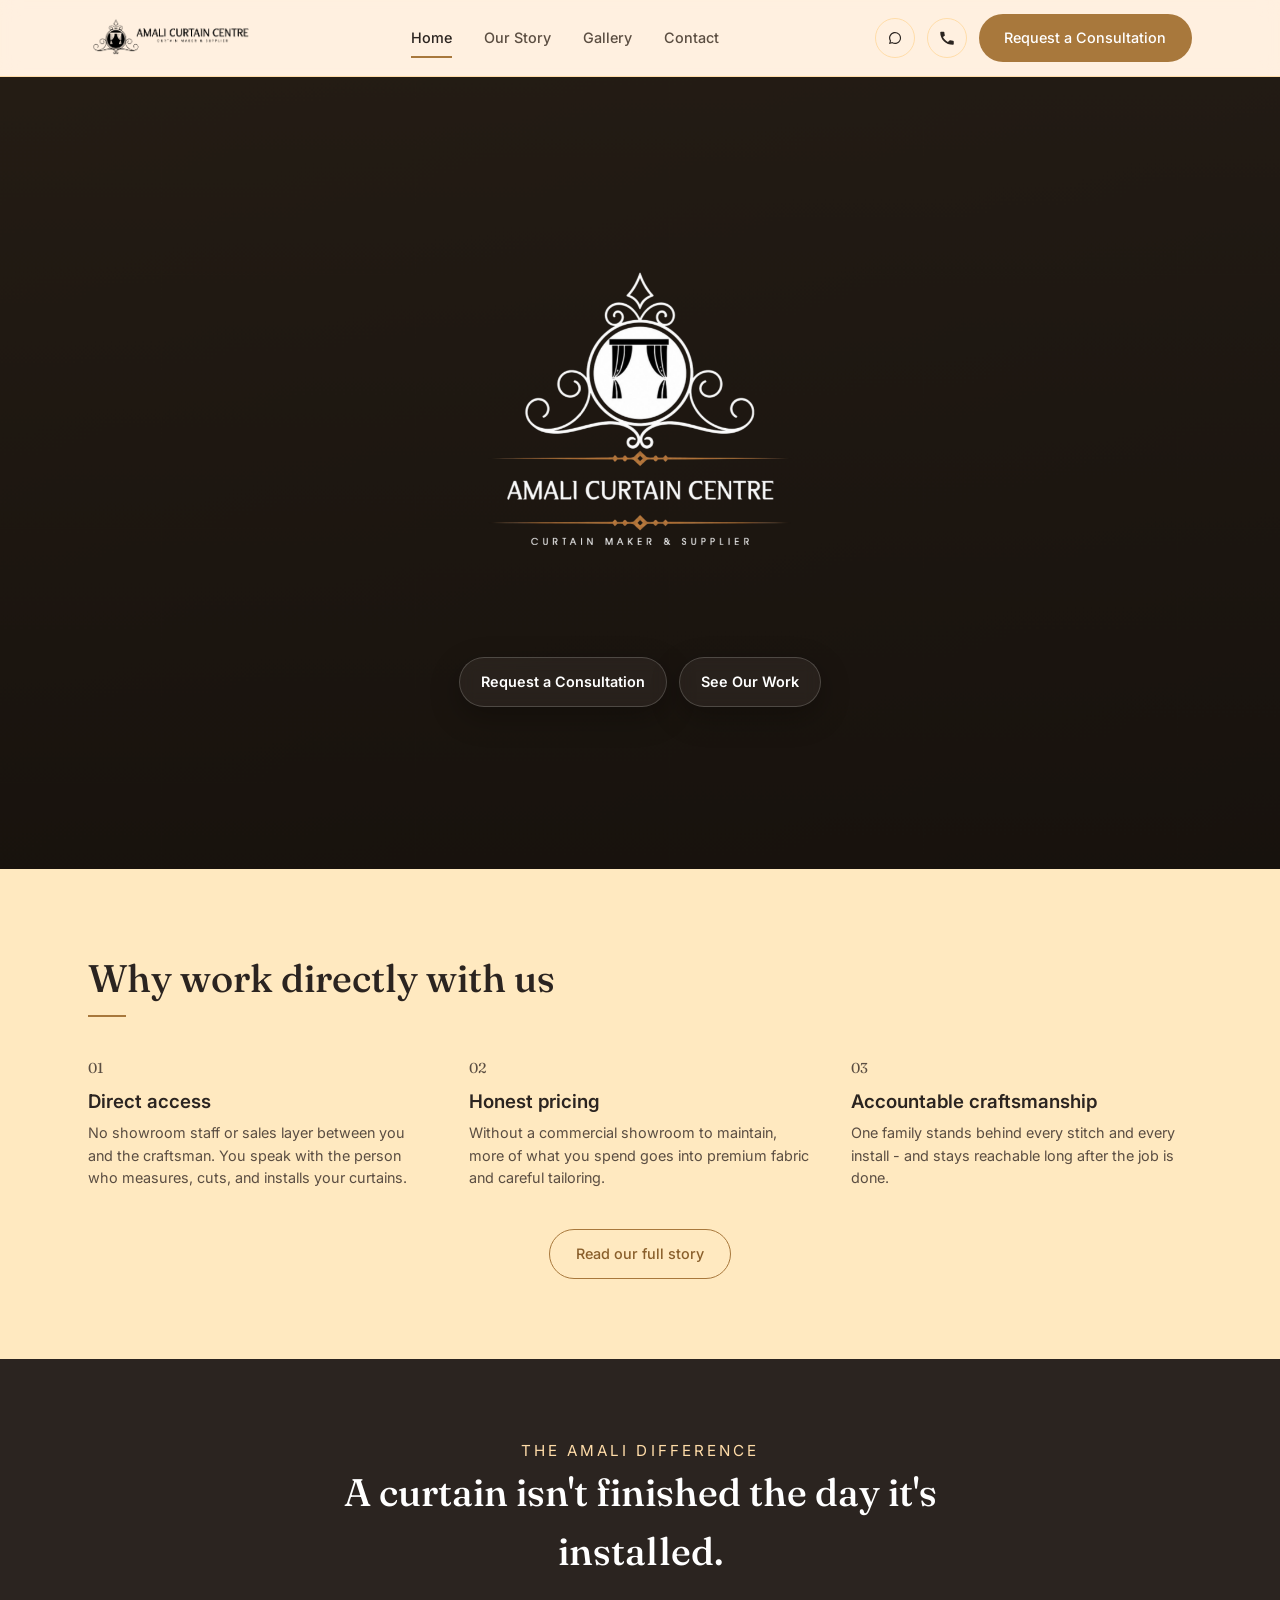
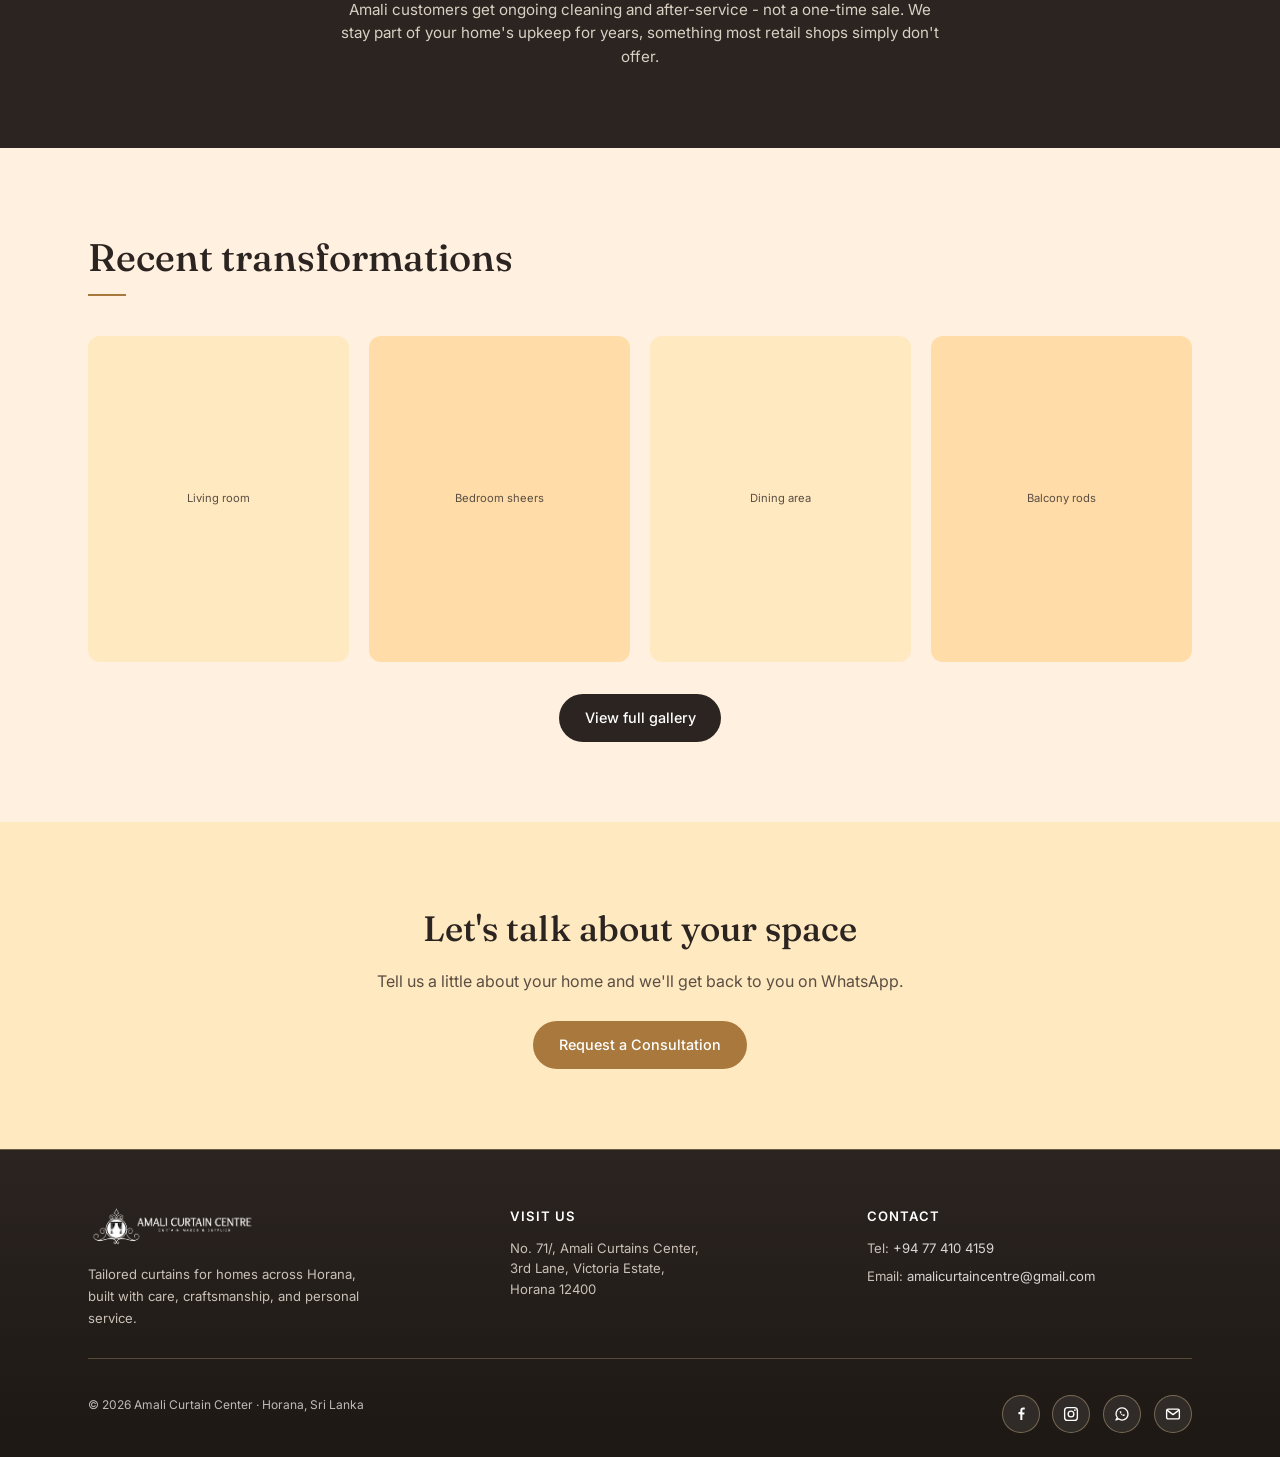
==== commit cde46d8a: "chanul final" ====
--- a/index.html
+++ b/index.html
@@ -62,8 +62,7 @@
 
     .hero-brand {
       display: block;
-      /* larger default size on desktop, will be tuned by media queries below */
-      width: clamp(220px, 24vw, 480px);
+      width: clamp(220px, 28vw, 420px);
       margin: 0 0 1rem 0;
       /* remove decorative background, border, shadow to show plain logo */
       padding: 0;
@@ -81,6 +80,12 @@
       object-fit: contain;
     }
 
+    @media (max-width: 640px) {
+      .hero-brand {
+        width: min(78vw, 360px);
+      }
+    }
+
     .hero h1 {
       font-size: clamp(2.4rem, 5.5vw, 3.9rem);
       line-height: 1.08;
@@ -109,7 +114,15 @@
       margin-top: 1.75rem;
       gap: 0.75rem;
       align-items: center;
-      justify-content: center;
+    }
+
+    @media (max-width: 640px) {
+      .hero-actions-minimal {
+        width: min(72vw, 280px);
+        margin-top: 1.3rem;
+        flex-direction: column;
+        gap: 0.7rem;
+      }
     }
 
     /* Glass-style buttons used on the hero */
@@ -127,8 +140,16 @@
       backdrop-filter: blur(8px) saturate(120%);
       -webkit-backdrop-filter: blur(8px) saturate(120%);
       text-decoration: none;
-      transition: transform 0.18s ease, background 0.18s ease;
-      white-space: nowrap;
+    }
+
+    @media (max-width: 640px) {
+      .btn-glass {
+        width: 100%;
+        min-height: 46px;
+        padding: 0.8rem 0.9rem;
+        white-space: normal;
+        font-size: 0.86rem;
+      }
     }
 
     .btn-glass:hover {
@@ -139,54 +160,6 @@
     .btn-glass.btn-outline {
       background: rgba(255,255,255,0.03);
       border-color: rgba(255,255,255,0.22);
-    }
-
-    /* Responsive tweaks */
-    @media (max-width: 700px) {
-      .hero-content {
-        /* increased height to accommodate larger mobile logo */
-        min-height: 68vh;
-        padding: 2rem 1rem;
-        gap: 0.6rem;
-      }
-
-      .hero-brand {
-        /* larger logo on mobile: min 180px, ideal 60vw, max 420px */
-        width: clamp(180px, 60vw, 420px);
-      }
-
-      .hero-actions-minimal {
-        flex-direction: column;
-        gap: 0.6rem;
-        margin-top: 1rem;
-      }
-
-      .btn-glass {
-        padding: 0.6rem 1rem;
-        font-size: 0.95rem;
-        width: 100%;
-        justify-content: center;
-      }
-
-      .btn-glass.btn-outline {
-        background: rgba(255,255,255,0.02);
-      }
-
-      .hero-call {
-        margin-top: 0.75rem;
-        font-size: 0.95rem;
-      }
-
-      .site-header .container {
-        padding-inline: 1rem;
-      }
-
-      /* hide full nav on small screens; keep hamburger to open mobile nav */
-      .main-nav { display: none; }
-    }
-
-    @media (min-width: 701px) {
-      .hero-brand { width: clamp(220px, 24vw, 480px); }
     }
 
     .hero-rating {
@@ -406,7 +379,6 @@
         <a href="gallery.html">Gallery</a>
         <a href="contact.html">Contact</a>
         <a href="https://wa.me/94774104159">Chat on WhatsApp</a>
-        <a href="tel:+94774104159">Call: 077 410 4159</a>
         <a href="contact.html" class="btn btn-primary">Request a Consultation</a>
       </nav>
     </div>
@@ -427,7 +399,7 @@
       <!-- Minimal hero: show only logo, two glass buttons and phone -->
       <div class="hero-actions hero-actions-minimal">
         <a href="contact.html" class="btn btn-glass">Request a Consultation</a>
-        <a href="gallery.html" class="btn btn-glass btn-outline">See Our Work</a>
+        <a href="gallery.html" class="btn btn-glass">See Our Work</a>
       </div>
     </div>
   </section>
--- a/css/style.css
+++ b/css/style.css
@@ -203,12 +203,12 @@
   overflow: hidden;
   transition: max-height 0.35s ease;
 }
-.mobile-nav.open { max-height: 22rem; }
+.mobile-nav.open { max-height: 28rem; }
 .mobile-nav-inner {
   display: flex;
   flex-direction: column;
   gap: 1rem;
-  padding: 0 1.5rem 1.5rem;
+  padding: 0.5rem 1.25rem 1.5rem;
   font-size: 0.9rem;
   color: var(--ink-soft);
 }
@@ -236,7 +236,13 @@
   color: var(--ink);
   transform: scaleX(1);
 }
-.mobile-nav-inner .btn { width: fit-content; }
+.mobile-nav-inner .btn {
+  width: 100%;
+  display: inline-flex;
+  justify-content: center;
+  margin-top: 0.25rem;
+  padding: 0.9rem 1.2rem;
+}
 
 @media (max-width: 859px) {
   .site-header .container {
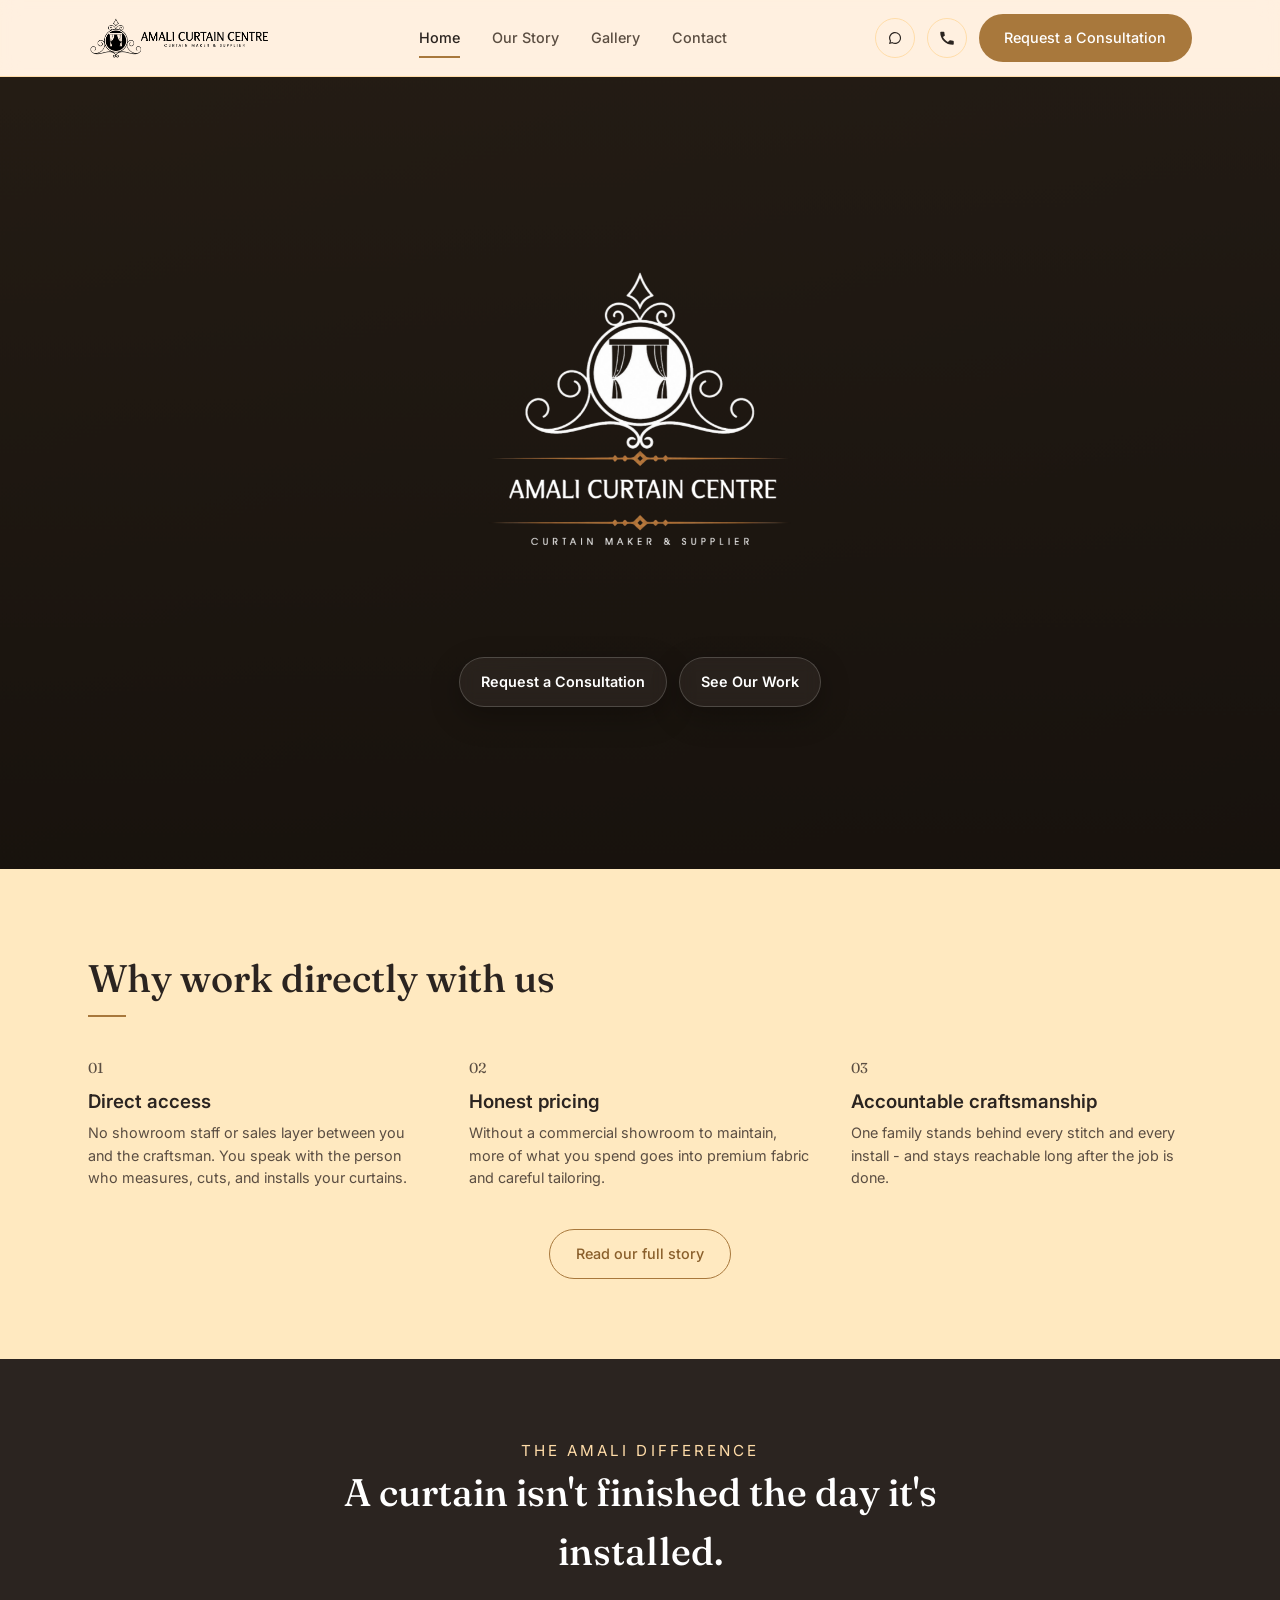
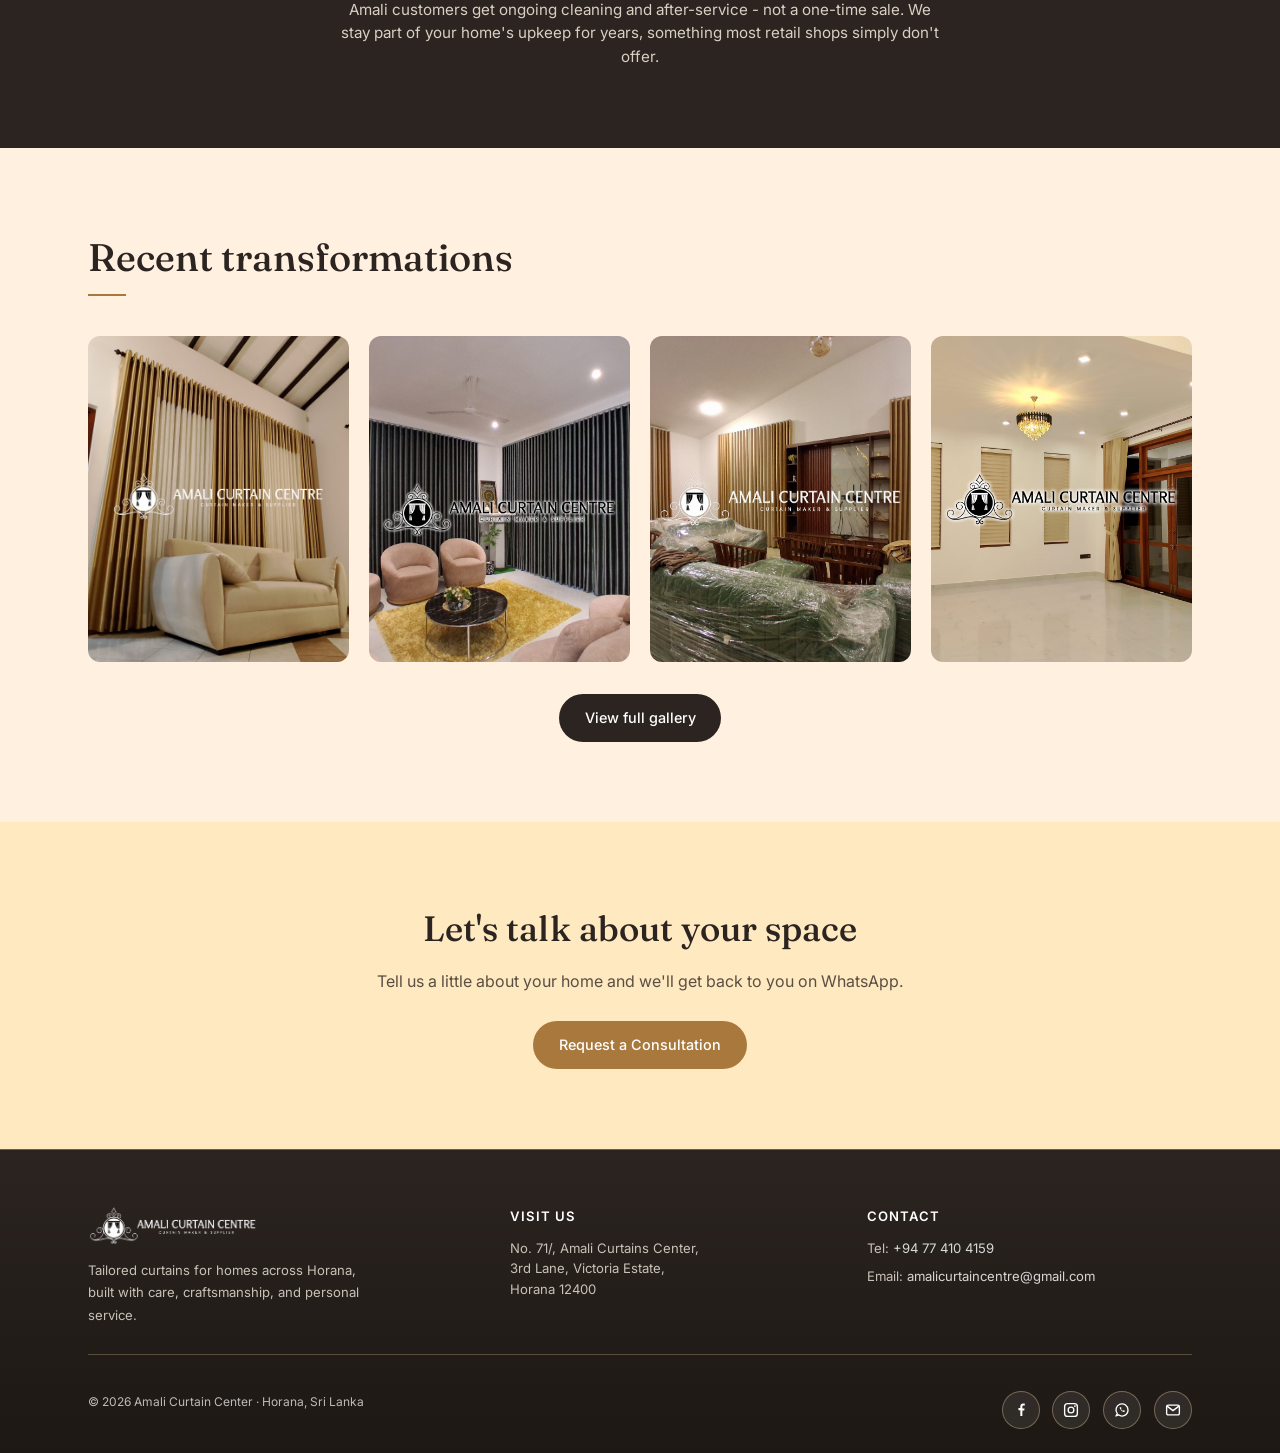
==== commit 9fe0c659: "chanul" ====
--- a/index.html
+++ b/index.html
@@ -450,22 +450,22 @@
       <h2 class="section-title">Recent transformations</h2>
       <div class="preview-grid reveal">
         <div class="preview-item">
-          <img src="assets/images/gallery/1.jpg" alt="Living room curtains installed by Amali Curtain Center"
+          <img src="assets/h1.jpg" alt="Living room curtains installed by Amali Curtain Center"
             loading="lazy" onerror="this.style.display='none'; this.nextElementSibling.style.display='flex';">
           <div class="preview-fallback" style="display:none">Living room</div>
         </div>
         <div class="preview-item">
-          <img src="assets/images/gallery/2.jpg" alt="Sheer drapes installed in a bedroom by Amali Curtain Center"
+          <img src="assets/h2.jpg" alt="Sheer drapes installed in a bedroom by Amali Curtain Center"
             loading="lazy" onerror="this.style.display='none'; this.nextElementSibling.style.display='flex';">
           <div class="preview-fallback" style="display:none">Bedroom sheers</div>
         </div>
         <div class="preview-item">
-          <img src="assets/images/gallery/3.jpg" alt="Blackout lining curtains in a dining area by Amali Curtain Center"
+          <img src="assets/h3.jpg" alt="Blackout lining curtains in a dining area by Amali Curtain Center"
             loading="lazy" onerror="this.style.display='none'; this.nextElementSibling.style.display='flex';">
           <div class="preview-fallback" style="display:none">Dining area</div>
         </div>
         <div class="preview-item">
-          <img src="assets/images/gallery/4.jpg"
+          <img src="assets/h4.jpg"
             alt="Curtain rods and rings installed on a balcony by Amali Curtain Center" loading="lazy"
             onerror="this.style.display='none'; this.nextElementSibling.style.display='flex';">
           <div class="preview-fallback" style="display:none">Balcony rods</div>
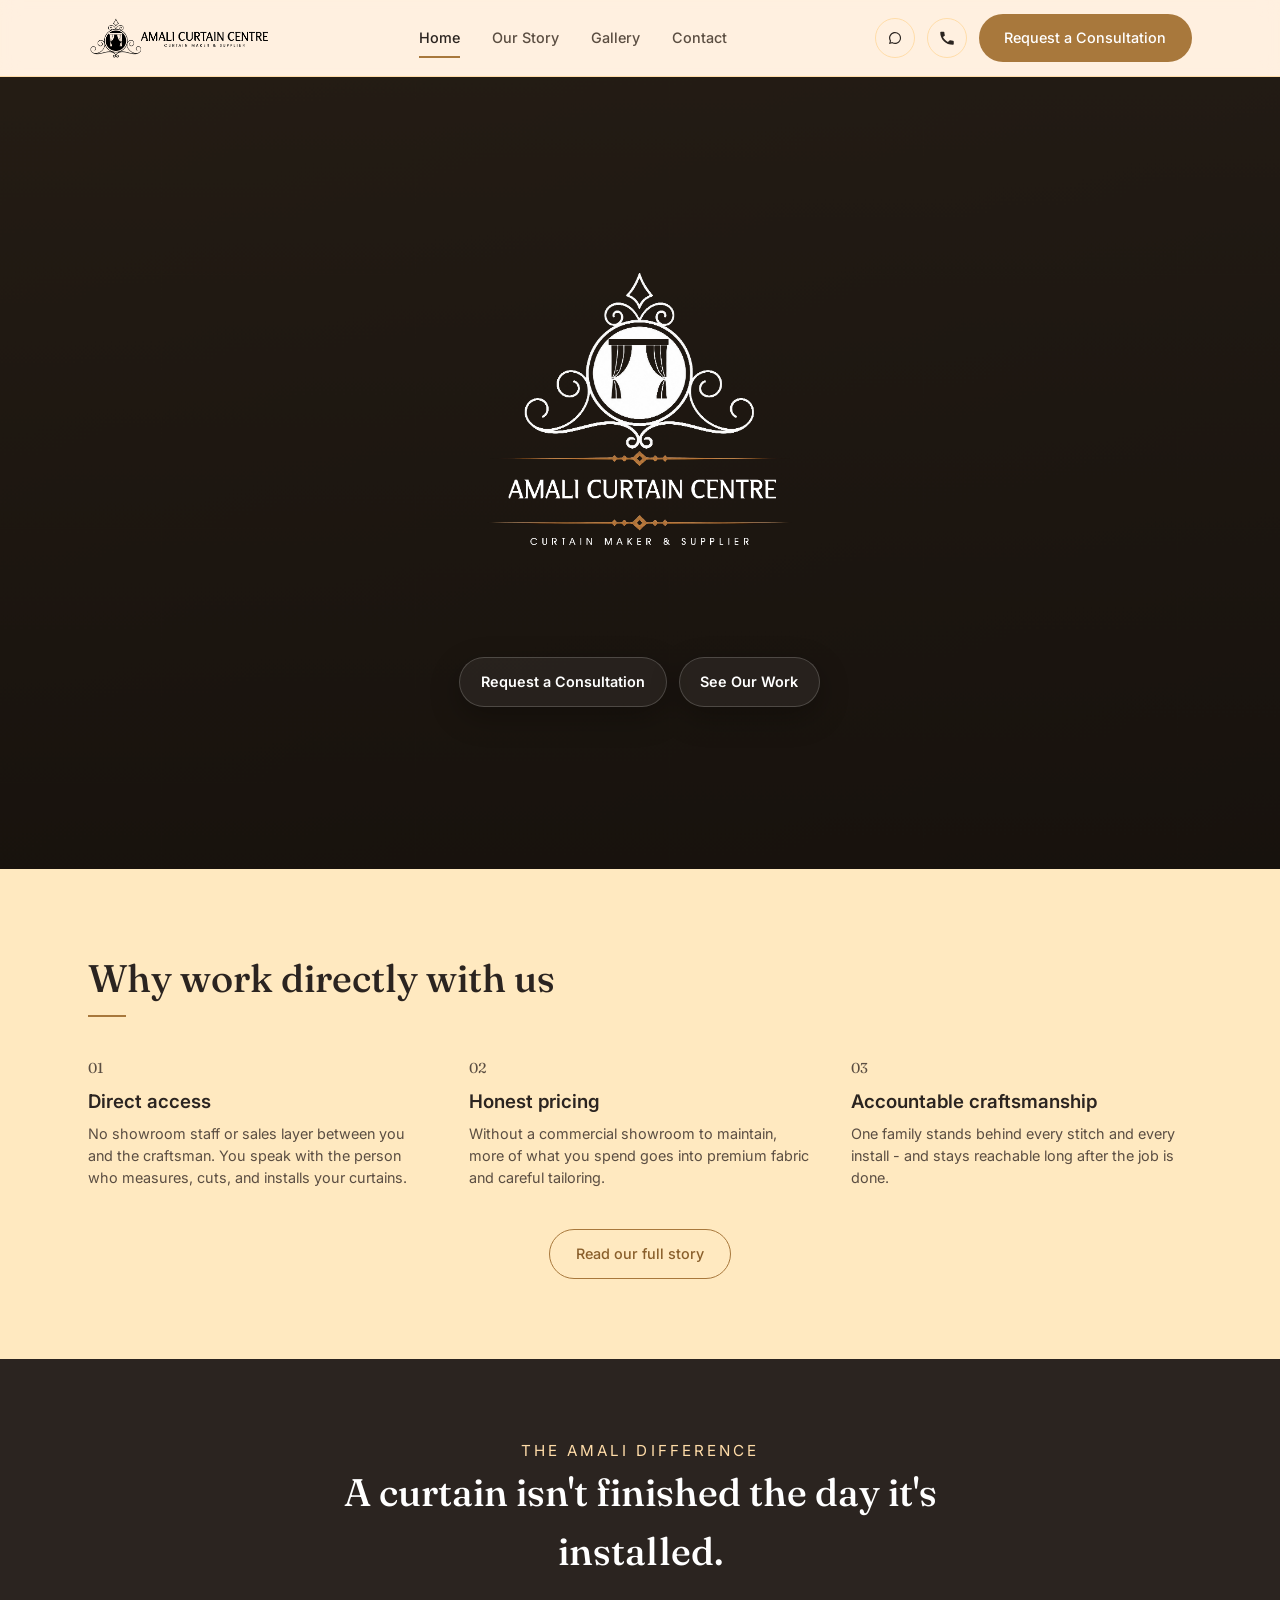
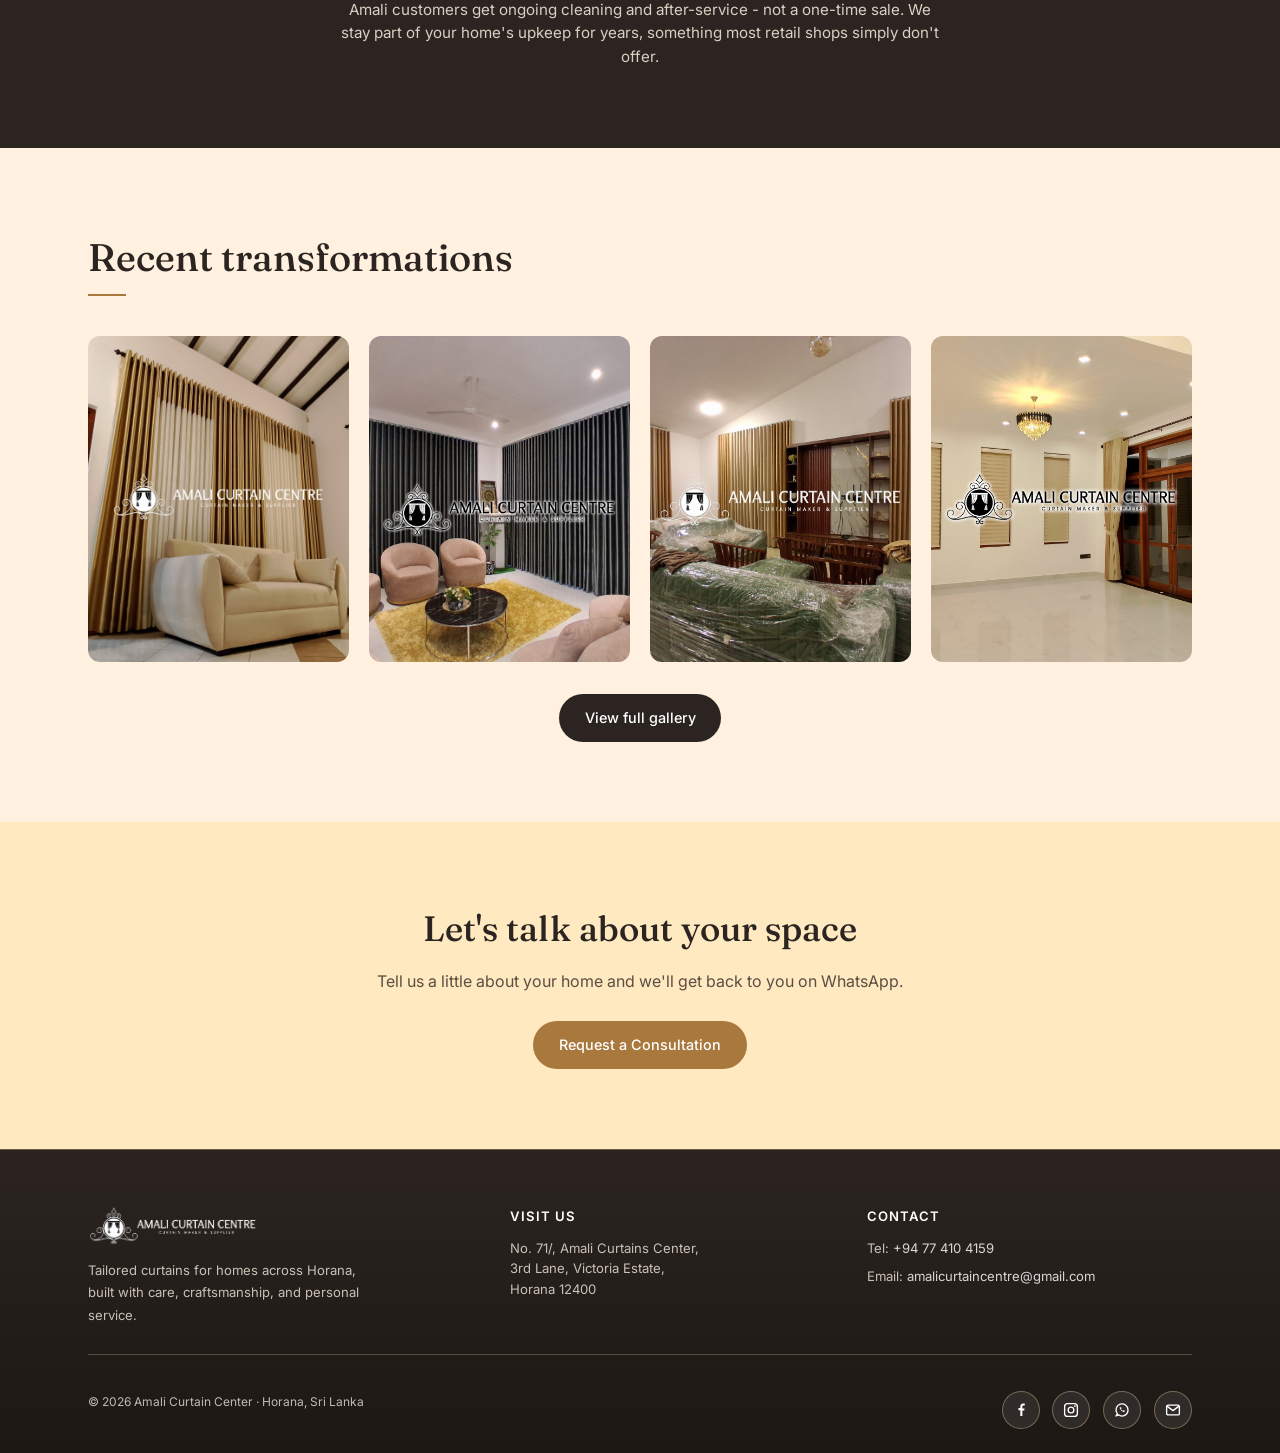
==== commit d58d5c50: "Improve SEO and page motion polish This update adds SEO metadata across the site, includes robots.tx" ====
--- a/index.html
+++ b/index.html
@@ -5,6 +5,14 @@
   <meta charset="UTF-8">
   <meta name="viewport" content="width=device-width, initial-scale=1.0">
   <title>Amali Curtain Center - Tailored by Hand in Horana</title>
+  
+  <!-- SEO & Social Meta Tags -->
+  <meta name="description" content="Amali Curtain Center offers over 20 years of bespoke curtain tailoring, bringing timeless elegance and expert craftsmanship to homes across Horana and beyond.">
+  <meta property="og:title" content="Amali Curtain Center - Tailored by Hand in Horana">
+  <meta property="og:description" content="Over 20 years of bespoke curtain tailoring, bringing timeless elegance and expert craftsmanship to homes across Horana and beyond.">
+  <meta property="og:type" content="website">
+  <meta name="twitter:card" content="summary_large_image">
+
   <link rel="icon" type="image/png" href="assets/logos/icon.png">
   <link rel="preconnect" href="https://fonts.googleapis.com">
   <link rel="preconnect" href="https://fonts.gstatic.com" crossorigin>
@@ -19,6 +27,7 @@
     .hero {
       position: relative;
       min-height: 88vh;
+      min-height: 88svh; /* Better support for mobile browsers with dynamic address bars */
       display: flex;
       align-items: center;
       overflow: hidden;
@@ -57,7 +66,9 @@
       justify-content: center;
       text-align: center;
       gap: 1rem;
-      min-height: 88vh; /* keep same vertical rhythm as .hero */
+      min-height: 88vh;
+      min-height: 88svh;
+      /* keep same vertical rhythm as .hero */
     }
 
     .hero-brand {
@@ -118,7 +129,8 @@
 
     @media (max-width: 640px) {
       .hero-actions-minimal {
-        width: min(72vw, 280px);
+        width: 100%;
+        max-width: 320px;
         margin-top: 1.3rem;
         flex-direction: column;
         gap: 0.7rem;
@@ -134,9 +146,9 @@
       border-radius: 999px;
       font-weight: 600;
       color: #fff;
-      background: rgba(255,255,255,0.06);
-      border: 1px solid rgba(255,255,255,0.18);
-      box-shadow: 0 10px 30px rgba(0,0,0,0.28);
+      background: rgba(255, 255, 255, 0.06);
+      border: 1px solid rgba(255, 255, 255, 0.18);
+      box-shadow: 0 10px 30px rgba(0, 0, 0, 0.28);
       backdrop-filter: blur(8px) saturate(120%);
       -webkit-backdrop-filter: blur(8px) saturate(120%);
       text-decoration: none;
@@ -153,13 +165,13 @@
     }
 
     .btn-glass:hover {
-      background: rgba(255,255,255,0.09);
+      background: rgba(255, 255, 255, 0.09);
       transform: translateY(-1px);
     }
 
     .btn-glass.btn-outline {
-      background: rgba(255,255,255,0.03);
-      border-color: rgba(255,255,255,0.22);
+      background: rgba(255, 255, 255, 0.03);
+      border-color: rgba(255, 255, 255, 0.22);
     }
 
     .hero-rating {
@@ -450,13 +462,13 @@
       <h2 class="section-title">Recent transformations</h2>
       <div class="preview-grid reveal">
         <div class="preview-item">
-          <img src="assets/h1.jpg" alt="Living room curtains installed by Amali Curtain Center"
-            loading="lazy" onerror="this.style.display='none'; this.nextElementSibling.style.display='flex';">
+          <img src="assets/h1.jpg" alt="Living room curtains installed by Amali Curtain Center" loading="lazy"
+            onerror="this.style.display='none'; this.nextElementSibling.style.display='flex';">
           <div class="preview-fallback" style="display:none">Living room</div>
         </div>
         <div class="preview-item">
-          <img src="assets/h2.jpg" alt="Sheer drapes installed in a bedroom by Amali Curtain Center"
-            loading="lazy" onerror="this.style.display='none'; this.nextElementSibling.style.display='flex';">
+          <img src="assets/h2.jpg" alt="Sheer drapes installed in a bedroom by Amali Curtain Center" loading="lazy"
+            onerror="this.style.display='none'; this.nextElementSibling.style.display='flex';">
           <div class="preview-fallback" style="display:none">Bedroom sheers</div>
         </div>
         <div class="preview-item">
@@ -465,9 +477,8 @@
           <div class="preview-fallback" style="display:none">Dining area</div>
         </div>
         <div class="preview-item">
-          <img src="assets/h4.jpg"
-            alt="Curtain rods and rings installed on a balcony by Amali Curtain Center" loading="lazy"
-            onerror="this.style.display='none'; this.nextElementSibling.style.display='flex';">
+          <img src="assets/h4.jpg" alt="Curtain rods and rings installed on a balcony by Amali Curtain Center"
+            loading="lazy" onerror="this.style.display='none'; this.nextElementSibling.style.display='flex';">
           <div class="preview-fallback" style="display:none">Balcony rods</div>
         </div>
       </div>
@@ -488,6 +499,7 @@
   <script src="js/reveal.js"></script>
   <script src="js/footer.js"></script>
   <script src="js/home.js"></script>
+  <script src="js/scroll-fx.js"></script>
 </body>
 
 </html>
--- a/css/style.css
+++ b/css/style.css
@@ -1,9 +1,14 @@
 :root {
-  --cream-1: #FFE9C0; /* light apricot */
-  --cream-2: #FFFFFF; /* white */
-  --cream-3: #FFF0E0; /* antique white — base background */
-  --cream-4: #FFDCA8; /* navajo white */
-  --ink: #2B2420;     /* deep espresso */
+  --cream-1: #FFE9C0;
+  /* light apricot */
+  --cream-2: #FFFFFF;
+  /* white */
+  --cream-3: #FFF0E0;
+  /* antique white — base background */
+  --cream-4: #FFDCA8;
+  /* navajo white */
+  --ink: #2B2420;
+  /* deep espresso */
   --ink-soft: #5B4E42;
   --brass: #A8783C;
   --brass-dark: #8A5F2B;
@@ -16,9 +21,22 @@
 }
 
 /* ---------- Reset ---------- */
-*, *::before, *::after { box-sizing: border-box; }
-html { scroll-behavior: smooth; scroll-padding-top: calc(var(--header-h) + 16px); }
-@media (prefers-reduced-motion: reduce) { html { scroll-behavior: auto; } }
+*,
+*::before,
+*::after {
+  box-sizing: border-box;
+}
+
+html {
+  scroll-behavior: smooth;
+  scroll-padding-top: calc(var(--header-h) + 16px);
+}
+
+@media (prefers-reduced-motion: reduce) {
+  html {
+    scroll-behavior: auto;
+  }
+}
 
 body {
   margin: 0;
@@ -29,20 +47,58 @@
   -webkit-font-smoothing: antialiased;
 }
 
-img { max-width: 100%; display: block; }
-a { color: inherit; text-decoration: none; }
-button { font: inherit; cursor: pointer; background: none; border: none; color: inherit; }
-h1, h2, h3, h4 { margin: 0; font-weight: 500; }
-p { margin: 0; }
-ul { margin: 0; padding: 0; list-style: none; }
-
-::selection { background: var(--brass); color: #fff; }
-a:focus-visible, button:focus-visible, input:focus-visible, textarea:focus-visible {
+img {
+  max-width: 100%;
+  display: block;
+}
+
+a {
+  color: inherit;
+  text-decoration: none;
+}
+
+button {
+  font: inherit;
+  cursor: pointer;
+  background: none;
+  border: none;
+  color: inherit;
+}
+
+h1,
+h2,
+h3,
+h4 {
+  margin: 0;
+  font-weight: 500;
+}
+
+p {
+  margin: 0;
+}
+
+ul {
+  margin: 0;
+  padding: 0;
+  list-style: none;
+}
+
+::selection {
+  background: var(--brass);
+  color: #fff;
+}
+
+a:focus-visible,
+button:focus-visible,
+input:focus-visible,
+textarea:focus-visible {
   outline: 2px solid var(--brass);
   outline-offset: 3px;
 }
 
-.font-display { font-family: var(--font-display); }
+.font-display {
+  font-family: var(--font-display);
+}
 
 .container {
   max-width: var(--container-w);
@@ -67,11 +123,14 @@
   padding-bottom: 0.5rem;
   margin-bottom: 2.5rem;
 }
+
 .section-title::after {
   content: '';
   position: absolute;
-  left: 0; bottom: 0;
-  height: 2px; width: 38px;
+  left: 0;
+  bottom: 0;
+  height: 2px;
+  width: 38px;
   background: var(--brass);
 }
 
@@ -87,19 +146,44 @@
   transition: transform 0.2s ease, background 0.2s ease, color 0.2s ease;
   white-space: nowrap;
 }
-.btn:hover { transform: translateY(-2px); }
-.btn-primary { background: var(--brass); color: #fff; }
-.btn-dark { background: var(--ink); color: #fff; }
-.btn-outline { border: 1px solid var(--brass); color: var(--brass-dark); }
-.btn-outline:hover { background: var(--cream-1); }
+
+.btn:hover {
+  transform: translateY(-2px);
+}
+
+.btn-primary {
+  background: var(--brass);
+  color: #fff;
+}
+
+.btn-dark {
+  background: var(--ink);
+  color: #fff;
+}
+
+.btn-outline {
+  border: 1px solid var(--brass);
+  color: var(--brass-dark);
+}
+
+.btn-outline:hover {
+  background: var(--cream-1);
+}
+
 .icon-btn {
-  display: flex; align-items: center; justify-content: center;
-  width: 40px; height: 40px;
+  display: flex;
+  align-items: center;
+  justify-content: center;
+  width: 40px;
+  height: 40px;
   border: 1px solid var(--cream-4);
   border-radius: 999px;
   transition: background 0.2s ease;
 }
-.icon-btn:hover { background: var(--cream-1); }
+
+.icon-btn:hover {
+  background: var(--cream-1);
+}
 
 /* ---------- Header / Nav ---------- */
 .site-header {
@@ -110,6 +194,7 @@
   backdrop-filter: blur(10px);
   border-bottom: 1px solid var(--cream-4);
 }
+
 .site-header .container {
   height: var(--header-h);
   display: grid;
@@ -117,12 +202,14 @@
   align-items: center;
   gap: 1rem;
 }
+
 .logo {
   display: inline-flex;
   align-items: center;
   justify-self: start;
   line-height: 1;
 }
+
 .logo-mark {
   width: auto;
   max-height: 42px;
@@ -143,6 +230,7 @@
   color: var(--ink-soft);
   justify-self: center;
 }
+
 .main-nav a {
   position: relative;
   display: inline-flex;
@@ -152,6 +240,7 @@
   font-weight: 500;
   transition: color 0.2s ease;
 }
+
 .main-nav a::after {
   content: '';
   position: absolute;
@@ -164,12 +253,18 @@
   transform-origin: center;
   transition: transform 0.25s ease;
 }
+
 .main-nav a:hover::after,
 .main-nav a.active::after,
 .main-nav a:hover,
-.main-nav a.active { color: var(--ink); }
+.main-nav a.active {
+  color: var(--ink);
+}
+
 .main-nav a:hover::after,
-.main-nav a.active::after { transform: scaleX(1); }
+.main-nav a.active::after {
+  transform: scaleX(1);
+}
 
 .header-actions {
   display: none;
@@ -187,6 +282,7 @@
   margin-left: auto;
   justify-self: end;
 }
+
 .hamburger-line {
   display: block;
   width: 22px;
@@ -194,16 +290,29 @@
   background: var(--ink);
   transition: transform 0.25s ease, opacity 0.25s ease;
 }
-.menu-toggle[aria-expanded="true"] .line-1 { transform: translateY(7px) rotate(45deg); }
-.menu-toggle[aria-expanded="true"] .line-2 { opacity: 0; }
-.menu-toggle[aria-expanded="true"] .line-3 { transform: translateY(-7px) rotate(-45deg); }
+
+.menu-toggle[aria-expanded="true"] .line-1 {
+  transform: translateY(7px) rotate(45deg);
+}
+
+.menu-toggle[aria-expanded="true"] .line-2 {
+  opacity: 0;
+}
+
+.menu-toggle[aria-expanded="true"] .line-3 {
+  transform: translateY(-7px) rotate(-45deg);
+}
 
 .mobile-nav {
   max-height: 0;
   overflow: hidden;
   transition: max-height 0.35s ease;
 }
-.mobile-nav.open { max-height: 28rem; }
+
+.mobile-nav.open {
+  max-height: 28rem;
+}
+
 .mobile-nav-inner {
   display: flex;
   flex-direction: column;
@@ -212,12 +321,14 @@
   font-size: 0.9rem;
   color: var(--ink-soft);
 }
+
 .mobile-nav-inner a {
   position: relative;
   display: inline-flex;
   width: fit-content;
   padding-bottom: 0.15rem;
 }
+
 .mobile-nav-inner a::after {
   content: '';
   position: absolute;
@@ -230,12 +341,14 @@
   transform-origin: left;
   transition: transform 0.25s ease;
 }
+
 .mobile-nav-inner a:hover::after,
 .mobile-nav-inner a.active::after,
 .mobile-nav-inner a.active {
   color: var(--ink);
   transform: scaleX(1);
 }
+
 .mobile-nav-inner .btn {
   width: 100%;
   display: inline-flex;
@@ -246,43 +359,232 @@
 
 @media (max-width: 859px) {
   .site-header .container {
-     display: flex;
-     align-items: center;
-     justify-content: space-between;
-     gap: 0.75rem;
-     height: auto;
-     min-height: var(--header-h);
-  }
+    display: flex;
+    align-items: center;
+    justify-content: space-between;
+    gap: 0.75rem;
+    height: auto;
+    min-height: var(--header-h);
+  }
+
   .logo {
-     flex: 0 0 auto;
-  }
+    flex: 0 0 auto;
+  }
+
   .menu-toggle {
-     display: flex;
-     margin-left: auto;
-  }
+    display: flex;
+    margin-left: auto;
+  }
+
   .main-nav,
   .header-actions {
-     display: none !important;
+    display: none !important;
   }
 }
 
 @media (min-width: 860px) {
-  .main-nav { display: flex; }
-  .header-actions { display: flex; }
-  .menu-toggle { display: none; }
-}
-
-/* ---------- Reveal-on-scroll ---------- */
+  .main-nav {
+    display: flex;
+  }
+
+  .header-actions {
+    display: flex;
+  }
+
+  .menu-toggle {
+    display: none;
+  }
+}
+
+/* ============================================================
+   SCROLL ANIMATIONS
+   ============================================================ */
+
+/* ── Scroll progress bar ── */
+#scroll-progress {
+  position: fixed;
+  top: 0;
+  left: 0;
+  z-index: 200;
+  width: 100%;
+  height: 3px;
+  background: linear-gradient(90deg, var(--brass) 0%, var(--brass-dark) 100%);
+  transform-origin: left center;
+  transform: scaleX(0);
+  transition: transform 0.08s linear;
+  pointer-events: none;
+}
+
+/* ── Header: compact & frosted on scroll ── */
+.site-header {
+  transition: background 0.35s ease, box-shadow 0.35s ease, padding 0.35s ease;
+}
+.site-header.scrolled {
+  background: rgba(255, 240, 224, 0.96);
+  box-shadow: 0 2px 18px rgba(43, 36, 32, 0.10);
+  backdrop-filter: blur(18px) saturate(160%);
+  -webkit-backdrop-filter: blur(18px) saturate(160%);
+}
+.site-header.header-compact .container {
+  height: 56px;
+}
+
+/* ─────────────────────────────────
+   BASE: All reveal elements start
+   hidden. Transitions use
+   will-change for GPU compositing.
+───────────────────────────────── */
 @media (prefers-reduced-motion: no-preference) {
-  .reveal { opacity: 0; transform: translateY(18px); transition: opacity 0.7s ease, transform 0.7s ease; }
-  .reveal.in-view { opacity: 1; transform: translateY(0); }
-  .reveal-1.in-view { transition-delay: 0.05s; }
-  .reveal-2.in-view { transition-delay: 0.16s; }
-  .reveal-3.in-view { transition-delay: 0.27s; }
-}
+
+  /* Shared hidden state */
+  .reveal,
+  .reveal-up,
+  .reveal-left,
+  .reveal-right,
+  .reveal-scale,
+  .reveal-fade {
+    will-change: opacity, transform;
+  }
+
+  /* ── .reveal / .reveal-up — slide up from below ── */
+  .reveal,
+  .reveal-up {
+    opacity: 0;
+    transform: translateY(28px);
+    transition:
+      opacity 0.72s cubic-bezier(0.22, 1, 0.36, 1),
+      transform 0.72s cubic-bezier(0.22, 1, 0.36, 1);
+  }
+  .reveal.in-view,
+  .reveal-up.in-view {
+    opacity: 1;
+    transform: translateY(0);
+  }
+
+  /* ── .reveal-left — slide in from left ── */
+  .reveal-left {
+    opacity: 0;
+    transform: translateX(-36px);
+    transition:
+      opacity 0.72s cubic-bezier(0.22, 1, 0.36, 1),
+      transform 0.72s cubic-bezier(0.22, 1, 0.36, 1);
+  }
+  .reveal-left.in-view {
+    opacity: 1;
+    transform: translateX(0);
+  }
+
+  /* ── .reveal-right — slide in from right ── */
+  .reveal-right {
+    opacity: 0;
+    transform: translateX(36px);
+    transition:
+      opacity 0.72s cubic-bezier(0.22, 1, 0.36, 1),
+      transform 0.72s cubic-bezier(0.22, 1, 0.36, 1);
+  }
+  .reveal-right.in-view {
+    opacity: 1;
+    transform: translateX(0);
+  }
+
+  /* ── .reveal-scale — scale up from 92% ── */
+  .reveal-scale {
+    opacity: 0;
+    transform: scale(0.92);
+    transition:
+      opacity 0.65s cubic-bezier(0.22, 1, 0.36, 1),
+      transform 0.65s cubic-bezier(0.22, 1, 0.36, 1);
+  }
+  .reveal-scale.in-view {
+    opacity: 1;
+    transform: scale(1);
+  }
+
+  /* ── .reveal-fade — opacity only ── */
+  .reveal-fade {
+    opacity: 0;
+    transition: opacity 0.8s ease;
+  }
+  .reveal-fade.in-view {
+    opacity: 1;
+  }
+
+  /* ── Stagger delays — only on entry, not on exit ── */
+  .reveal-1.in-view, .reveal-up.reveal-1.in-view { transition-delay: 0.06s; }
+  .reveal-2.in-view, .reveal-up.reveal-2.in-view { transition-delay: 0.18s; }
+  .reveal-3.in-view, .reveal-up.reveal-3.in-view { transition-delay: 0.30s; }
+  .reveal-4.in-view, .reveal-up.reveal-4.in-view { transition-delay: 0.42s; }
+  /* Reset delay on exit so the out-animation is instant/natural */
+  .reveal-1:not(.in-view),
+  .reveal-2:not(.in-view),
+  .reveal-3:not(.in-view),
+  .reveal-4:not(.in-view) { transition-delay: 0s; }
+
+} /* end prefers-reduced-motion */
+
+/* ── Micro-animations: hover lifts on interactive cards ── */
+.feature-card,
+.aftercare-item,
+.testimonial-card,
+.preview-item,
+.gallery-item {
+  transition:
+    transform 0.30s cubic-bezier(0.22, 1, 0.36, 1),
+    box-shadow 0.30s cubic-bezier(0.22, 1, 0.36, 1);
+}
+.feature-card:hover,
+.aftercare-item:hover,
+.testimonial-card:hover {
+  transform: translateY(-5px);
+  box-shadow: 0 10px 32px rgba(43, 36, 32, 0.12);
+}
+
+/* ── Button hover — override inline for unified feel ── */
+.btn {
+  transition:
+    transform 0.22s cubic-bezier(0.22, 1, 0.36, 1),
+    background 0.22s ease,
+    box-shadow 0.22s ease,
+    color 0.22s ease;
+}
+.btn:hover  { transform: translateY(-2px); }
+.btn:active { transform: translateY(0); transition-duration: 0.08s; }
+
+/* ── Image zoom on preview grid hover ── */
+.preview-item {
+  overflow: hidden;
+}
+.preview-item img {
+  transition: transform 0.65s cubic-bezier(0.22, 1, 0.36, 1);
+}
+.preview-item:hover img { transform: scale(1.07); }
+
+/* ── Nav link underline slide ── */
+.main-nav a::after {
+  transition: transform 0.30s cubic-bezier(0.22, 1, 0.36, 1);
+}
+
+/* ── Social link bounce ── */
+.social-link {
+  transition: transform 0.28s cubic-bezier(0.34, 1.56, 0.64, 1), background 0.2s ease;
+}
+.social-link:hover { transform: translateY(-3px) scale(1.08); }
+
+/* ── Back-to-top spring ── */
+.back-to-top {
+  transition:
+    opacity 0.35s ease,
+    transform 0.40s cubic-bezier(0.34, 1.56, 0.64, 1);
+}
+.back-to-top.show { transform: translateY(0) scale(1); }
+.back-to-top:hover { transform: translateY(-3px) scale(1.08); }
 
 /* ---------- Section fold divider ---------- */
-.fold-divider { display: block; width: 100%; height: 44px; }
+.fold-divider {
+  display: block;
+  width: 100%;
+  height: 44px;
+}
 
 /* ---------- Footer ---------- */
 .site-footer {
@@ -291,6 +593,7 @@
   border-top: 1px solid rgba(255, 220, 168, 0.35);
   padding: 3.5rem 0 1.5rem;
 }
+
 .footer-grid {
   display: grid;
   gap: 2rem;
@@ -298,24 +601,31 @@
   color: rgba(242, 234, 223, 0.8);
   margin-bottom: 1.75rem;
 }
+
 @media (min-width: 640px) {
-  .footer-grid { grid-template-columns: 1.2fr 1fr 1fr; }
-}
+  .footer-grid {
+    grid-template-columns: 1.2fr 1fr 1fr;
+  }
+}
+
 .footer-brand {
   display: flex;
   flex-direction: column;
   gap: 0.85rem;
 }
+
 .footer-brand img {
   width: auto;
   max-width: 170px;
   height: auto;
   display: block;
 }
+
 .footer-brand p {
   max-width: 18rem;
   line-height: 1.7;
 }
+
 .footer-grid h4 {
   font-weight: 600;
   color: #fff;
@@ -324,16 +634,25 @@
   letter-spacing: 0.08em;
   text-transform: uppercase;
 }
+
 .footer-grid a {
   color: rgba(255, 255, 255, 0.82);
   transition: color 0.2s ease;
 }
-.footer-grid a:hover { color: #fff; }
-.footer-grid a.link-underline { text-decoration: underline; }
+
+.footer-grid a:hover {
+  color: #fff;
+}
+
+.footer-grid a.link-underline {
+  text-decoration: underline;
+}
+
 .footer-links {
   display: grid;
   gap: 0.5rem;
 }
+
 .footer-socials {
   display: flex;
   align-items: center;
@@ -341,6 +660,7 @@
   flex-wrap: wrap;
   margin-top: 1rem;
 }
+
 .social-link {
   display: inline-flex;
   align-items: center;
@@ -353,15 +673,18 @@
   color: #fff;
   transition: transform 0.2s ease, background 0.2s ease;
 }
+
 .social-link:hover {
   background: rgba(255, 220, 168, 0.18);
   transform: translateY(-2px);
 }
+
 .social-link svg {
   width: 18px;
   height: 18px;
   display: block;
 }
+
 .footer-bottom {
   border-top: 1px solid rgba(255, 220, 168, 0.25);
   padding-top: 1.25rem;
@@ -371,10 +694,16 @@
   align-items: center;
   justify-content: space-between;
   font-size: 0.75rem;
-  color: rgba(255,255,255,0.7);
+  color: rgba(255, 255, 255, 0.7);
   text-align: center;
 }
-@media (min-width: 640px) { .footer-bottom { flex-direction: row; text-align: left; } }
+
+@media (min-width: 640px) {
+  .footer-bottom {
+    flex-direction: row;
+    text-align: left;
+  }
+}
 
 /* ---------- Back to top ---------- */
 .back-to-top {
@@ -396,10 +725,26 @@
   transform: translateY(10px);
   transition: opacity 0.3s ease, transform 0.3s ease;
 }
-.back-to-top.show { opacity: 1; pointer-events: auto; transform: translateY(0); }
+
+.back-to-top.show {
+  opacity: 1;
+  pointer-events: auto;
+  transform: translateY(0);
+}
 
 /* ---------- Generic layout helpers used across pages ---------- */
-.section { padding: 4rem 0; }
-.section-lg { padding: 5rem 0; }
-.text-center { text-align: center; }
-.muted { color: var(--ink-soft); }
+.section {
+  padding: 4rem 0;
+}
+
+.section-lg {
+  padding: 5rem 0;
+}
+
+.text-center {
+  text-align: center;
+}
+
+.muted {
+  color: var(--ink-soft);
+}
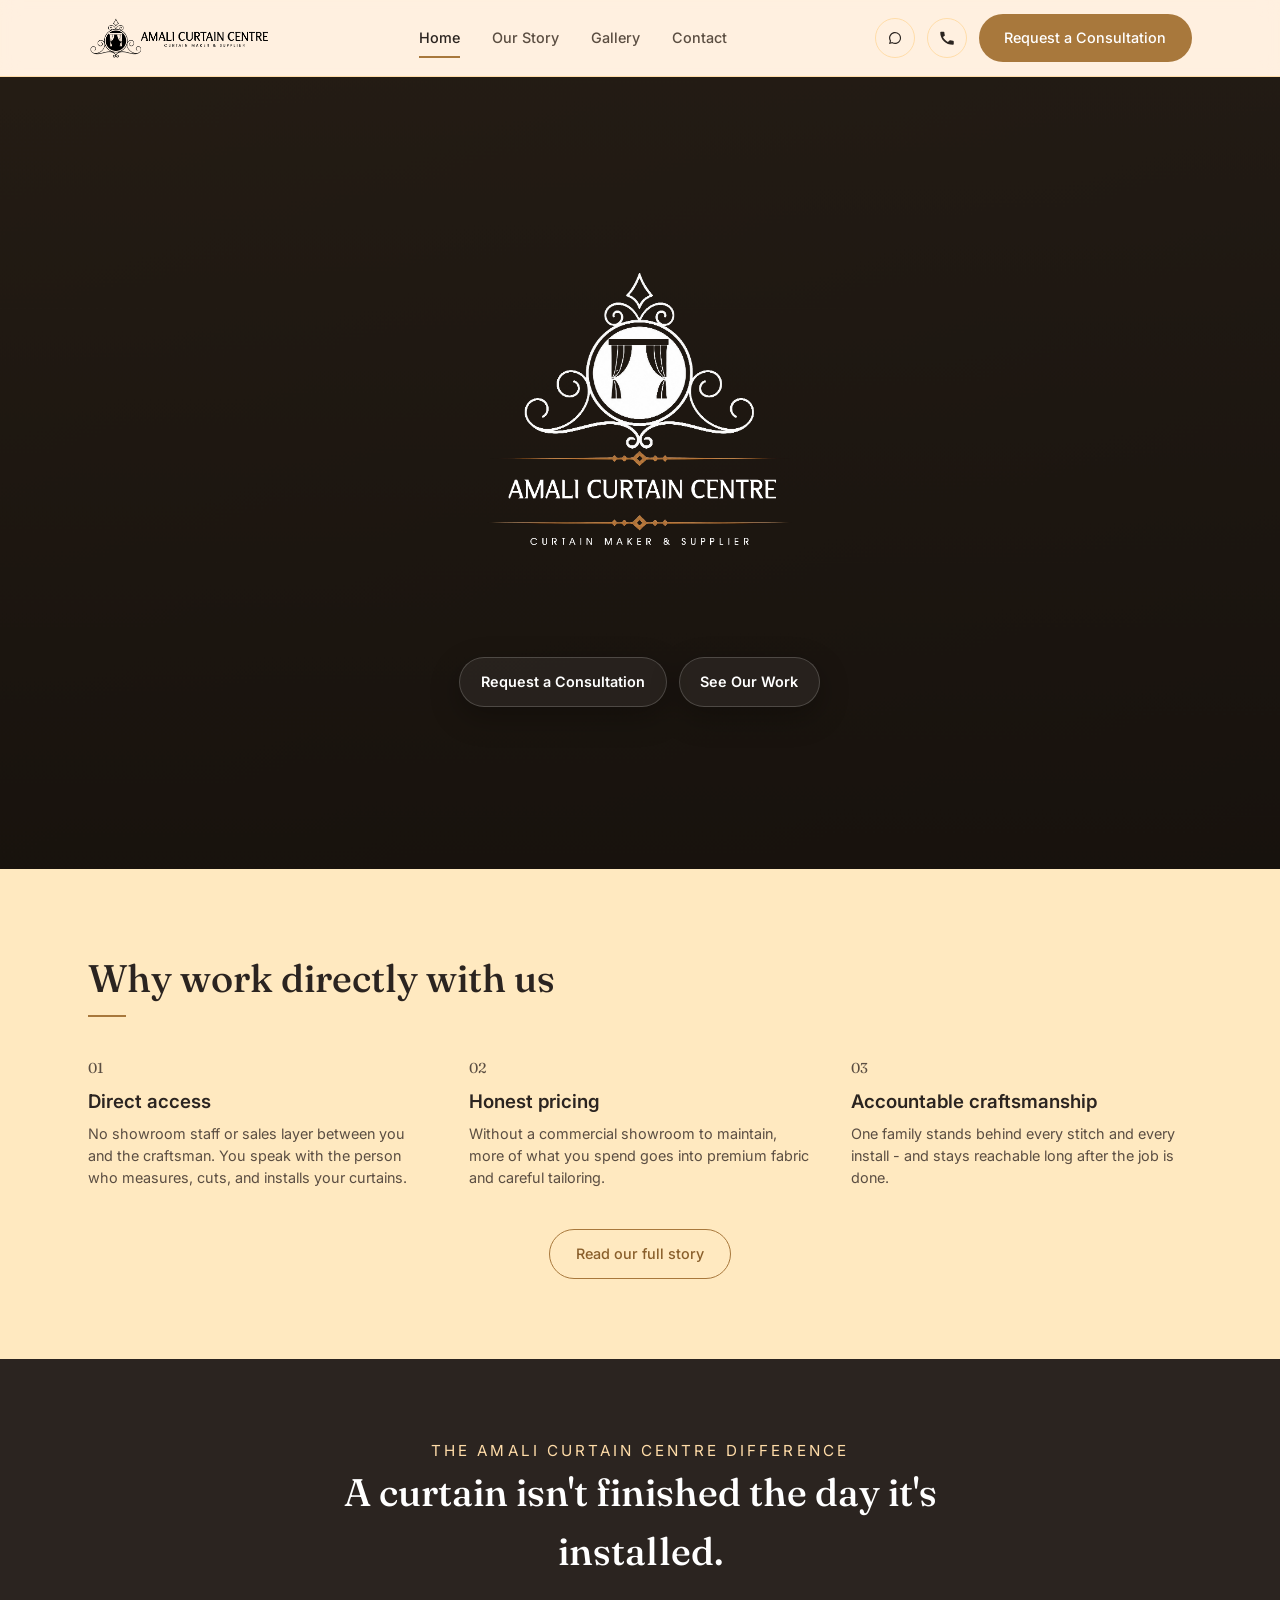
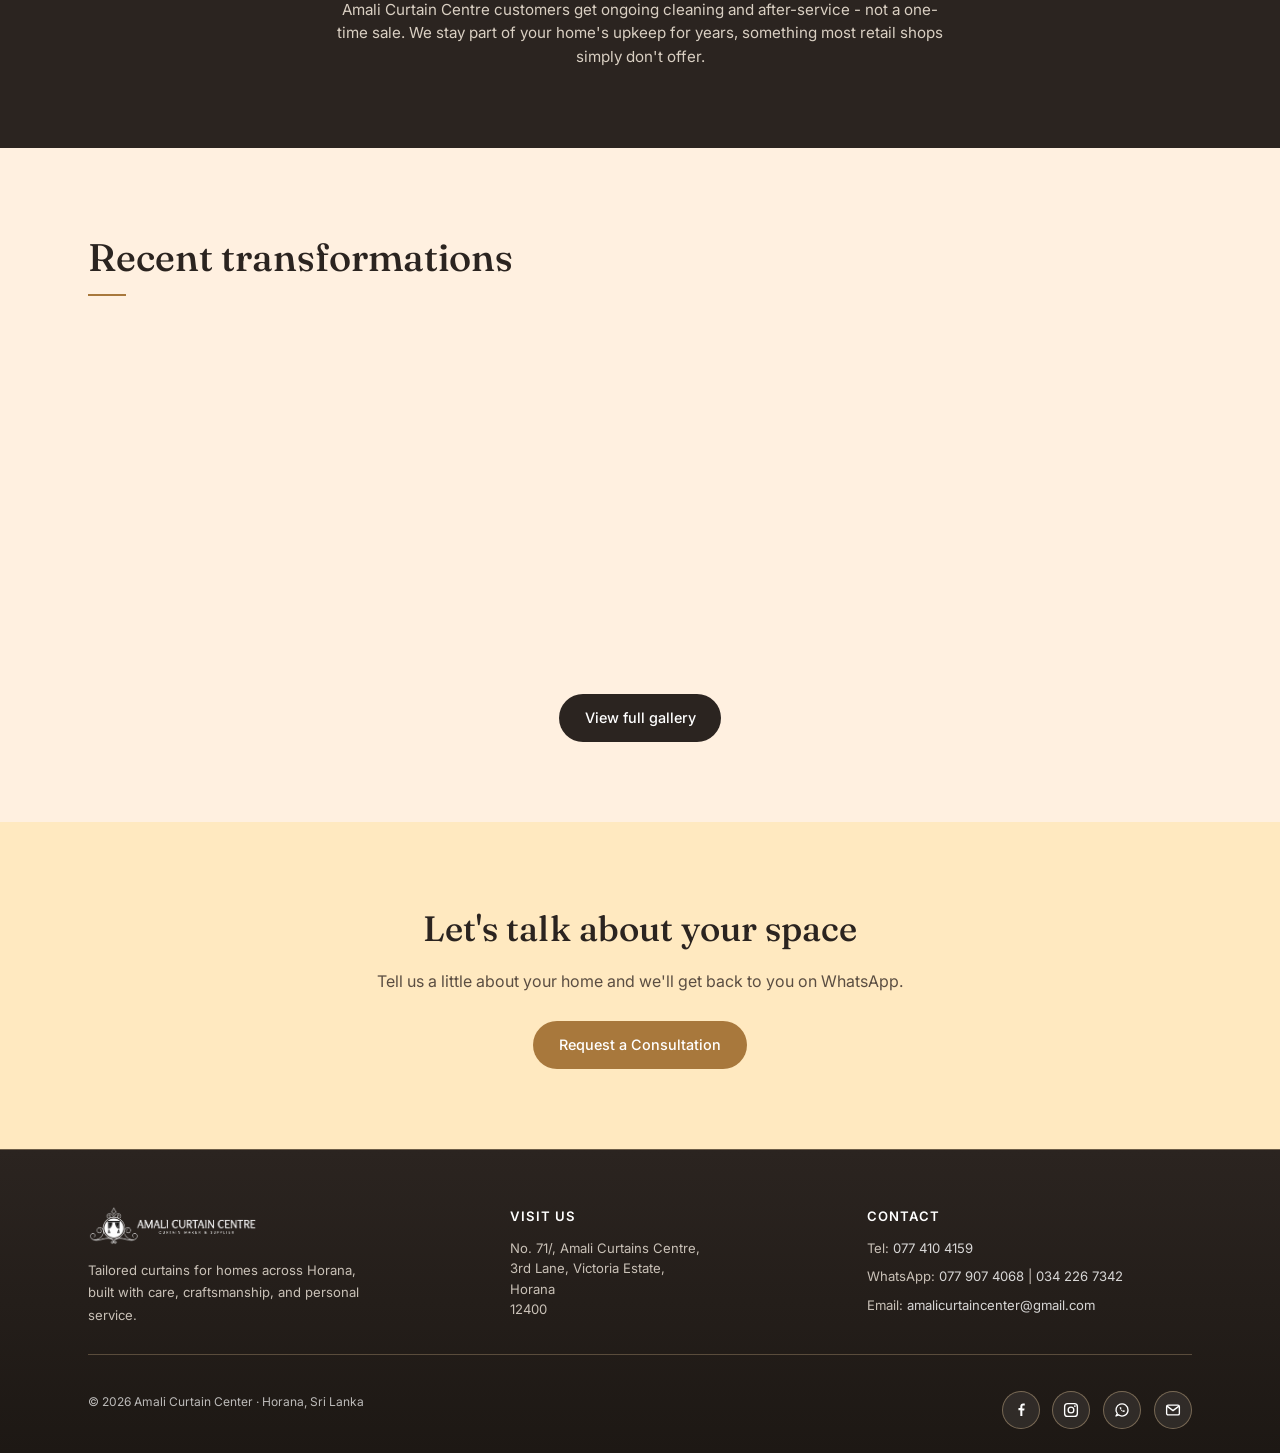
==== commit dbbfbf6f: "images" ====
--- a/index.html
+++ b/index.html
@@ -361,7 +361,7 @@
         <a href="contact.html">Contact</a>
       </nav>
       <div class="header-actions">
-        <a href="https://wa.me/94774104159" aria-label="Chat on WhatsApp" class="icon-btn">
+        <a href="https://wa.me/94779074068" aria-label="Chat on WhatsApp" class="icon-btn">
           <svg width="18" height="18" viewBox="0 0 24 24" fill="none" xmlns="http://www.w3.org/2000/svg">
             <path
               d="M17.6 6.32A7.85 7.85 0 0 0 12.05 4C7.63 4 4.05 7.58 4.05 12c0 1.4.37 2.77 1.06 3.98L4 20l4.14-1.09a7.94 7.94 0 0 0 3.9 1.02h.01c4.42 0 8-3.58 8-8 0-2.14-.83-4.15-2.35-5.61zM12.05 18.4h-.01a6.4 6.4 0 0 1-3.26-.9l-.23-.14-2.42.64.65-2.36-.15-.24a6.42 6.42 0 0 1-.99-3.4c0-3.55 2.9-6.45 6.46-6.45 1.72 0 3.34.67 4.56 1.89a6.41 6.41 0 0 1 1.89 4.57c0 3.55-2.9 6.45-6.5 6.45z"
@@ -390,7 +390,7 @@
         <a href="about.html">Our Story</a>
         <a href="gallery.html">Gallery</a>
         <a href="contact.html">Contact</a>
-        <a href="https://wa.me/94774104159">Chat on WhatsApp</a>
+        <a href="https://wa.me/94779074068">Chat on WhatsApp</a>
         <a href="contact.html" class="btn btn-primary">Request a Consultation</a>
       </nav>
     </div>
@@ -404,8 +404,8 @@
       </video>
     </div>
     <div class="container hero-content reveal">
-      <div class="hero-brand" aria-label="Amali Curtain Center logo">
-        <img src="assets/logos/logo.png" alt="Amali Curtain Center logo" style="width:100%;height:auto;display:block;">
+      <div class="hero-brand" aria-label="Amali Curtain Center logo" oncontextmenu="return false;">
+        <img src="assets/logos/logo.png" alt="Amali Curtain Center logo" draggable="false" oncontextmenu="return false;" style="width:100%;height:auto;display:block;">
       </div>
 
       <!-- Minimal hero: show only logo, two glass buttons and phone -->
@@ -449,9 +449,9 @@
   <!-- AFTERCARE STRIP -->
   <section class="section-lg aftercare-strip">
     <div class="container">
-      <p class="eyebrow">The Amali Difference</p>
+      <p class="eyebrow">The Amali Curtain Centre Difference</p>
       <h2 class="font-display">A curtain isn't finished the day it's installed.</h2>
-      <p>Amali customers get ongoing cleaning and after-service - not a one-time sale. We stay part of your home's
+      <p>Amali Curtain Centre customers get ongoing cleaning and after-service - not a one-time sale. We stay part of your home's
         upkeep for years, something most retail shops simply don't offer.</p>
     </div>
   </section>
@@ -500,6 +500,13 @@
   <script src="js/footer.js"></script>
   <script src="js/home.js"></script>
   <script src="js/scroll-fx.js"></script>
+  <script>
+    // Protect home logo from right-click context menu and drag-download
+    document.querySelectorAll('.hero-brand, .hero-brand img, .logo-mark, .logo img').forEach(el => {
+      el.addEventListener('contextmenu', e => e.preventDefault());
+      el.addEventListener('dragstart', e => e.preventDefault());
+    });
+  </script>
 </body>
 
 </html>
--- a/css/style.css
+++ b/css/style.css
@@ -52,6 +52,36 @@
   display: block;
 }
 
+/* ---------- Logo & Asset Protection ---------- */
+.hero-brand,
+.logo-mark,
+.logo,
+.no-download {
+  position: relative;
+  user-select: none;
+  -webkit-user-select: none;
+  -moz-user-select: none;
+  -ms-user-select: none;
+  -webkit-user-drag: none;
+}
+
+.hero-brand img,
+.logo-mark,
+.logo img,
+.no-download img {
+  pointer-events: none;
+  user-select: none;
+  -webkit-user-drag: none;
+}
+
+.hero-brand::after {
+  content: '';
+  position: absolute;
+  inset: 0;
+  z-index: 10;
+  background: transparent;
+}
+
 a {
   color: inherit;
   text-decoration: none;
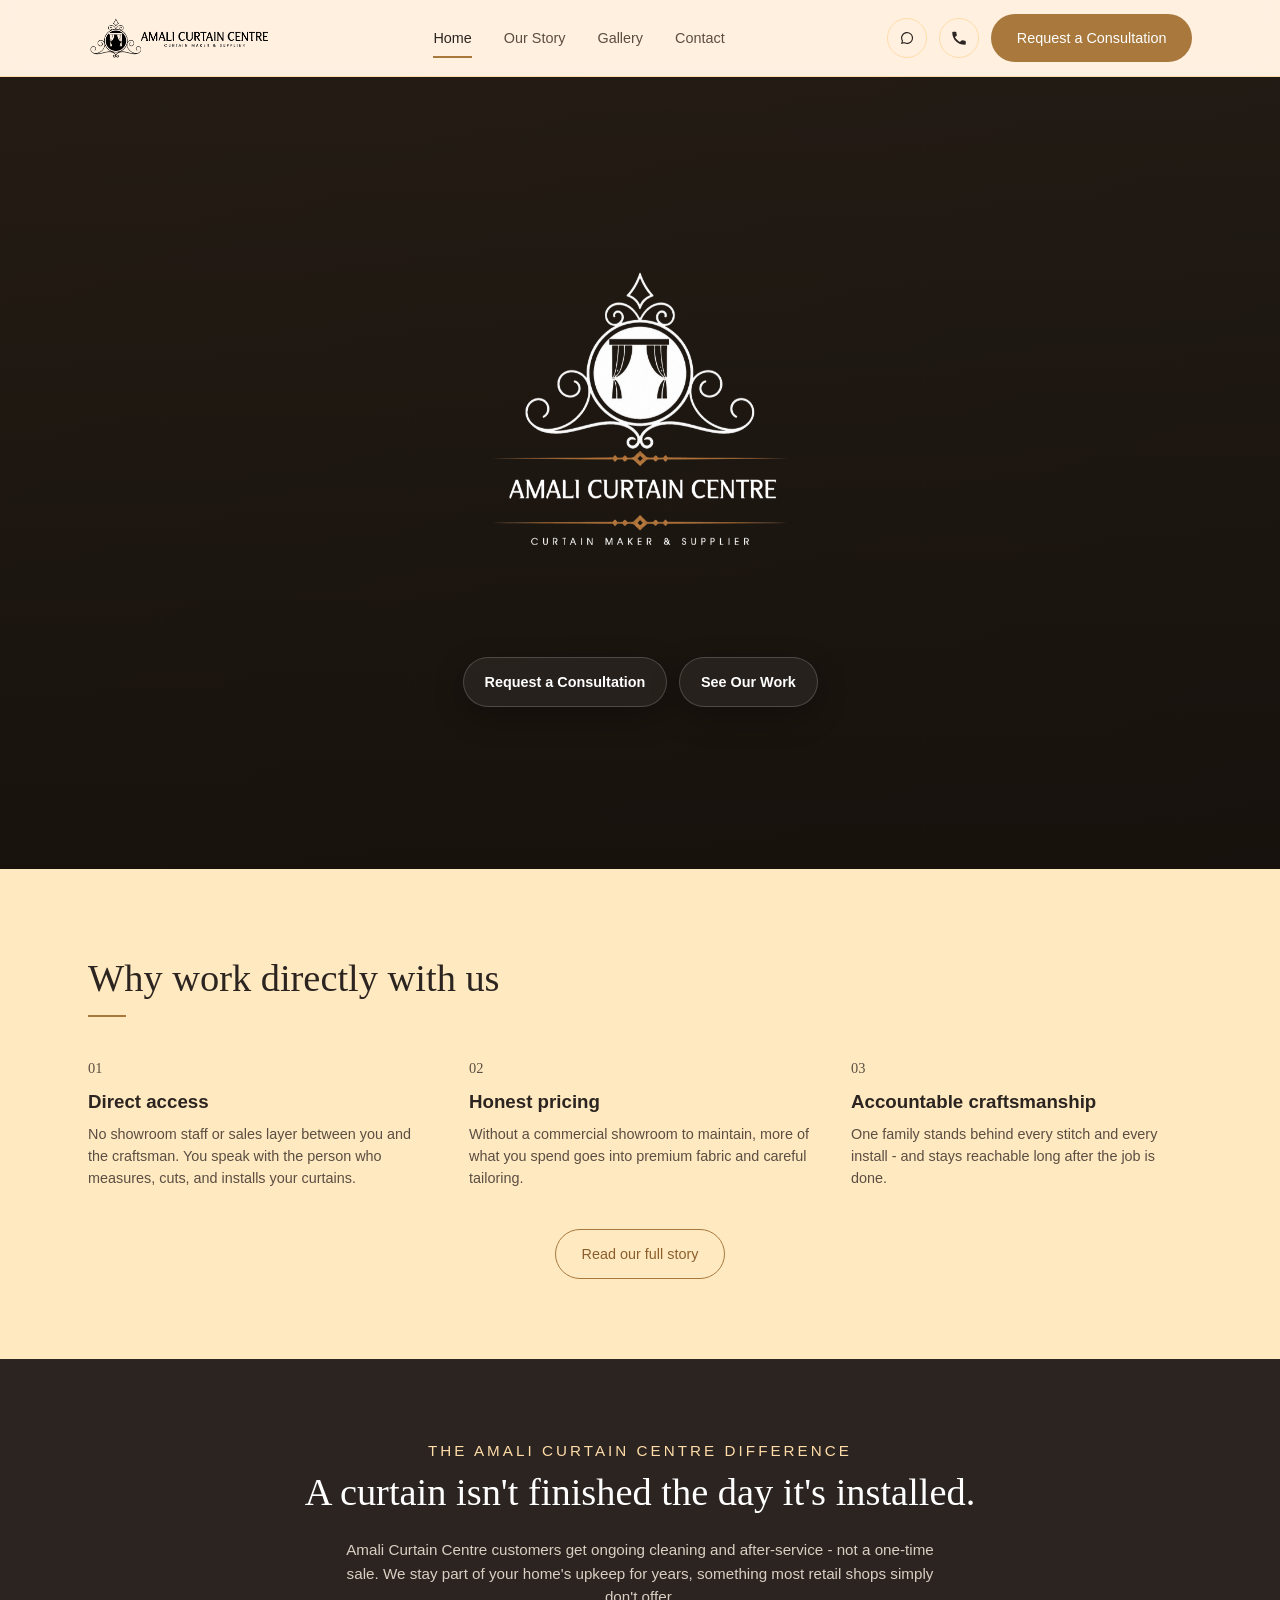
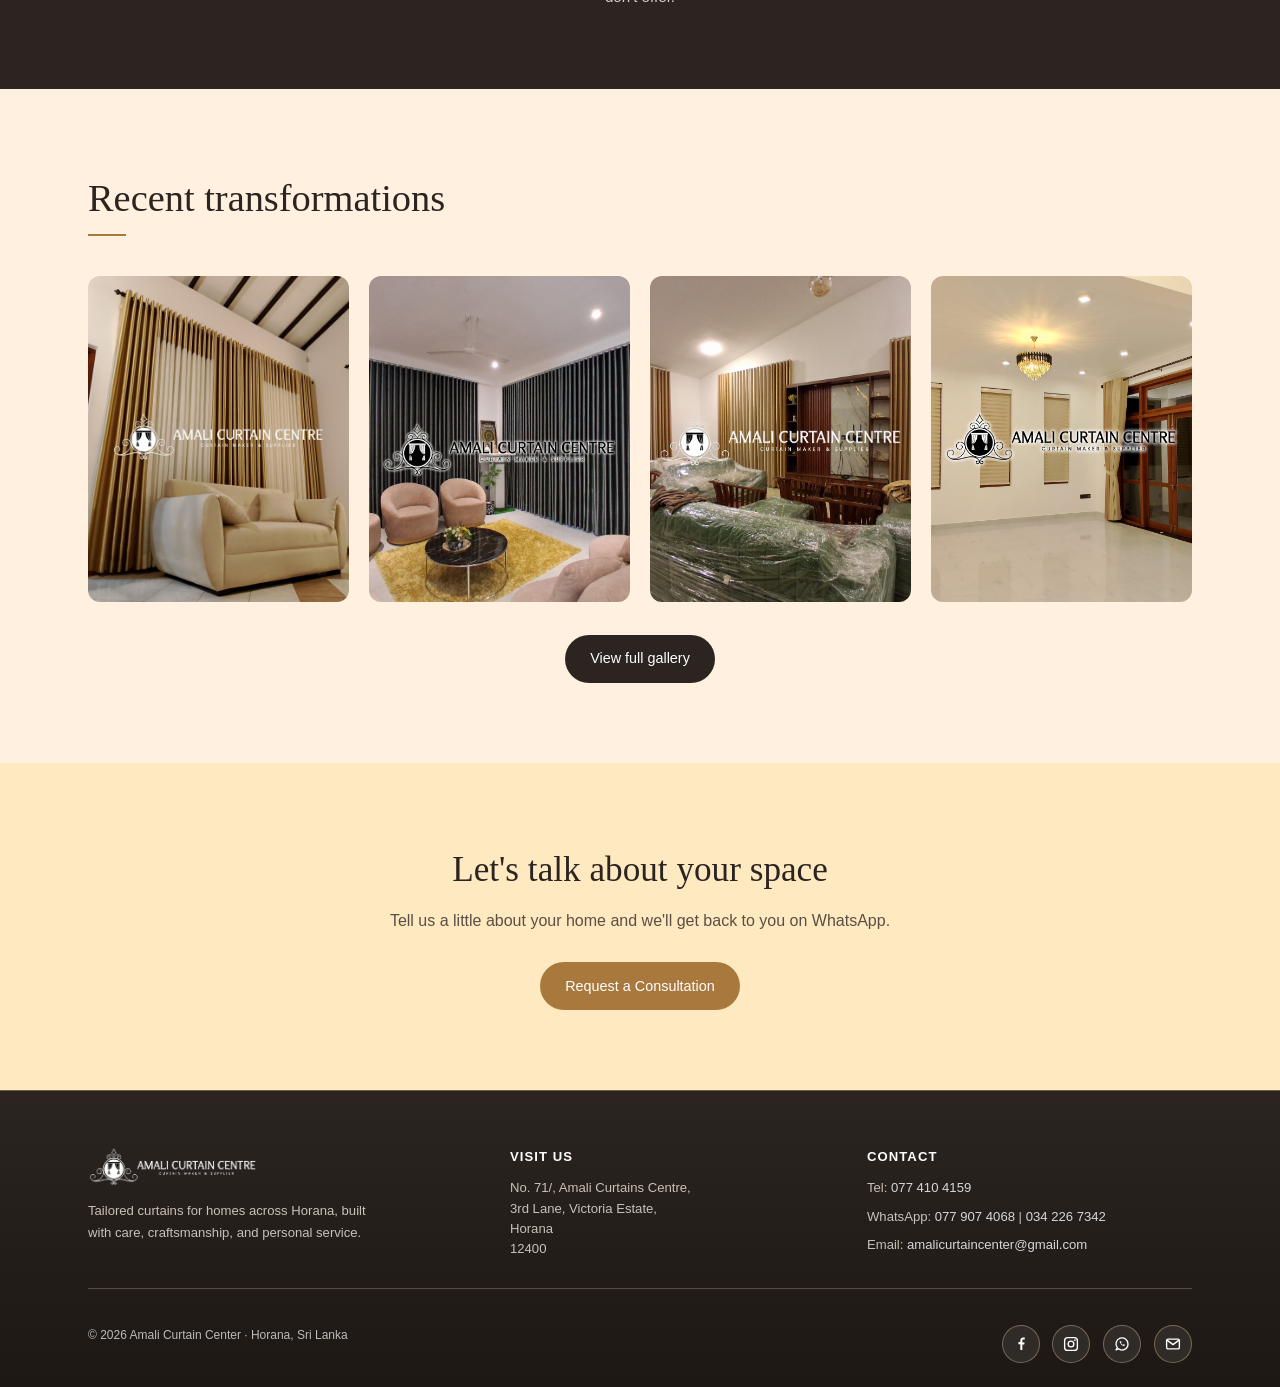
==== commit c5bfb560: "Add security & SEO meta tags; robots/sitemap Add Content-Security-Policy and referrer meta tags plus" ====
--- a/index.html
+++ b/index.html
@@ -6,8 +6,14 @@
   <meta name="viewport" content="width=device-width, initial-scale=1.0">
   <title>Amali Curtain Center - Tailored by Hand in Horana</title>
   
+  <!-- Security Meta Tags -->
+  <meta http-equiv="Content-Security-Policy" content="default-src 'self'; script-src 'self' 'unsafe-inline'; style-src 'self' 'unsafe-inline' https://fonts.googleapis.com; font-src 'self' https://fonts.gstatic.com; img-src 'self' data:; media-src 'self'; connect-src 'self';">
+  <meta name="referrer" content="strict-origin-when-cross-origin">
+
   <!-- SEO & Social Meta Tags -->
+  <link rel="canonical" href="https://amalicurtaincentre.lk/">
   <meta name="description" content="Amali Curtain Center offers over 20 years of bespoke curtain tailoring, bringing timeless elegance and expert craftsmanship to homes across Horana and beyond.">
+  <meta property="og:url" content="https://amalicurtaincentre.lk/">
   <meta property="og:title" content="Amali Curtain Center - Tailored by Hand in Horana">
   <meta property="og:description" content="Over 20 years of bespoke curtain tailoring, bringing timeless elegance and expert craftsmanship to homes across Horana and beyond.">
   <meta property="og:type" content="website">
